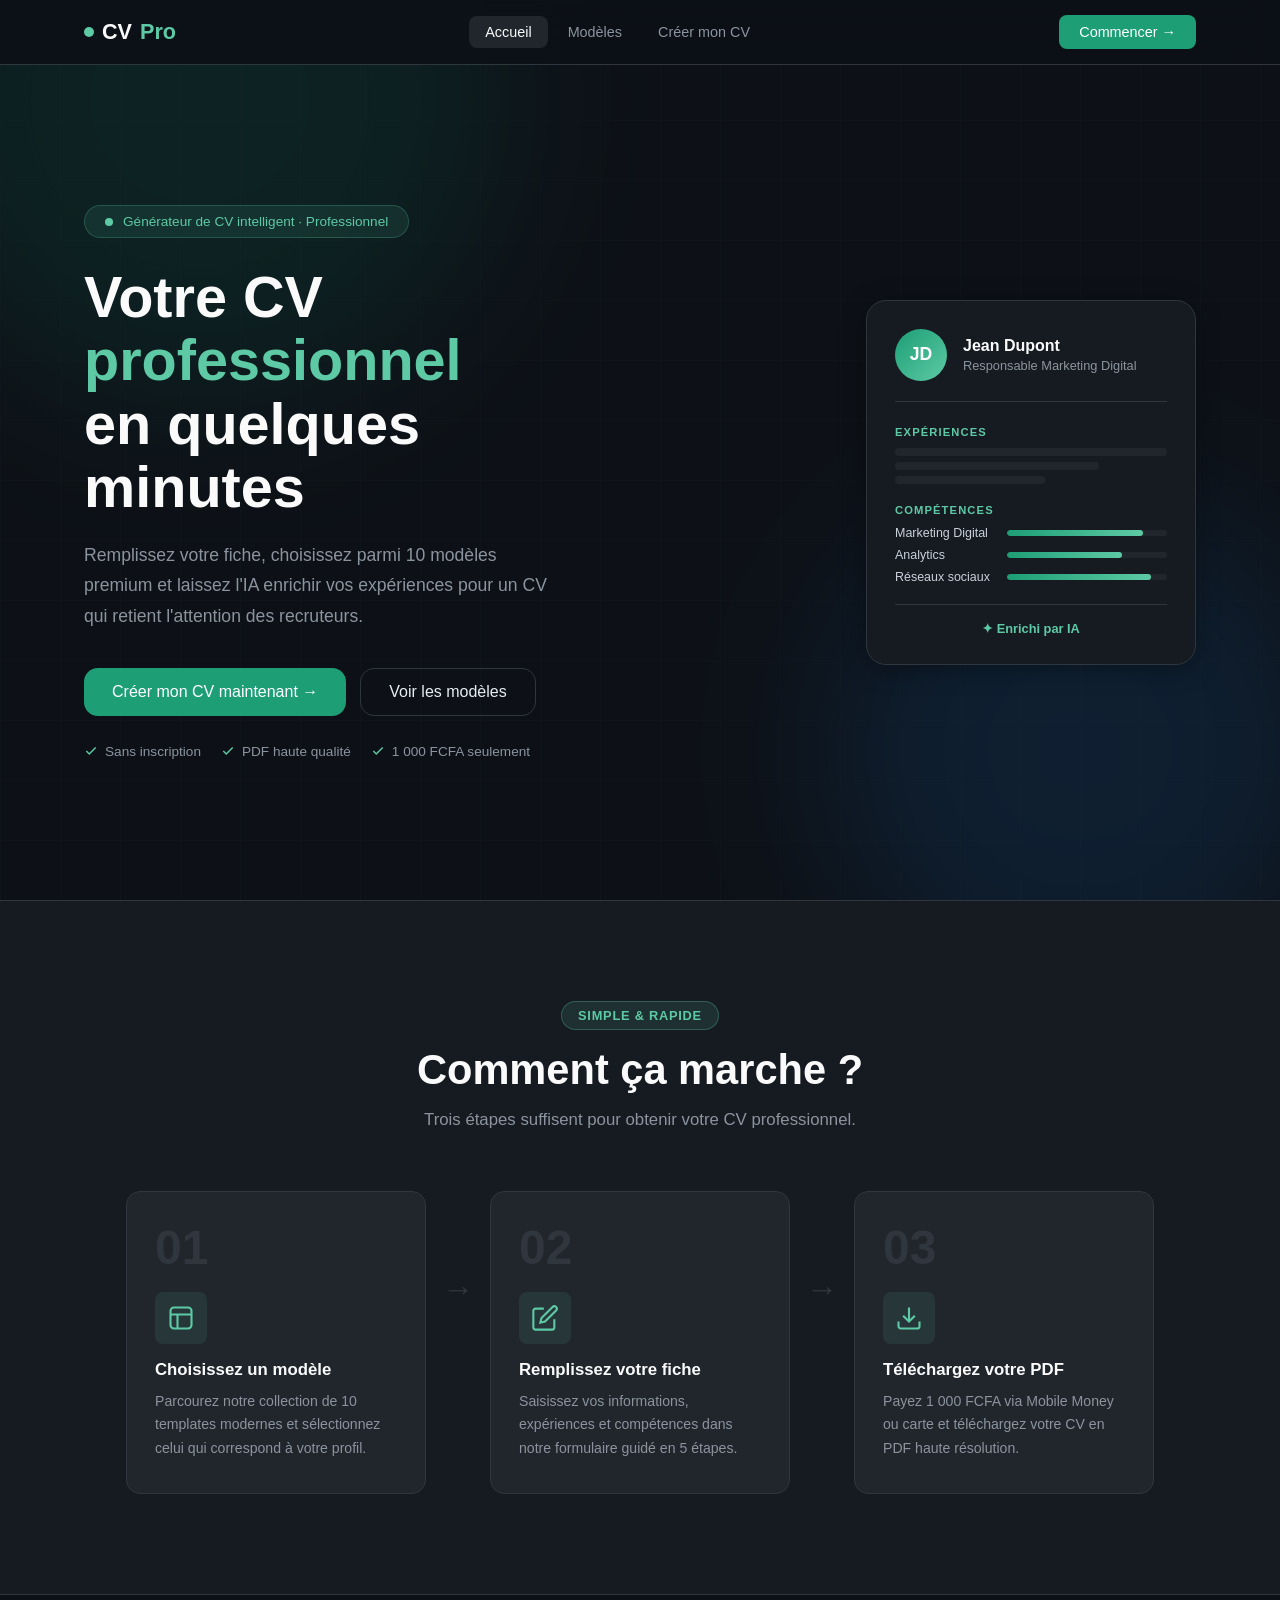
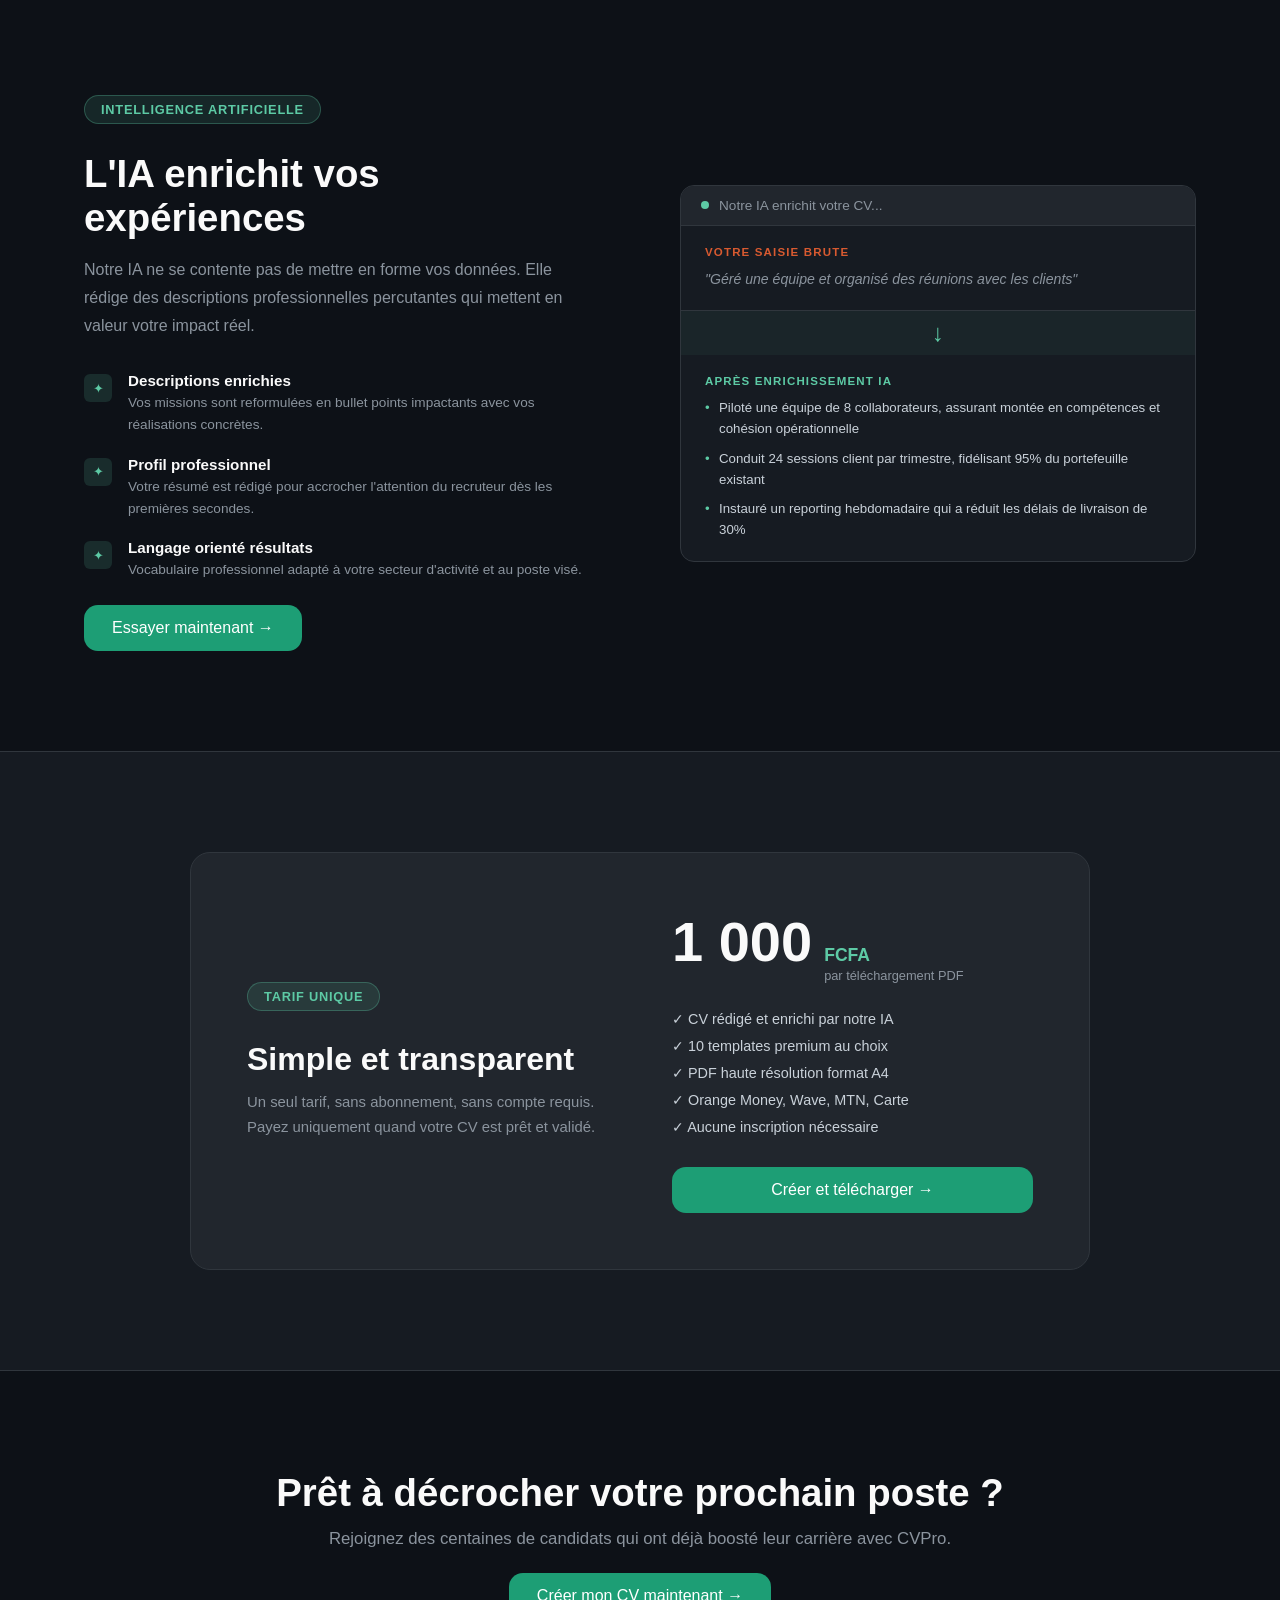
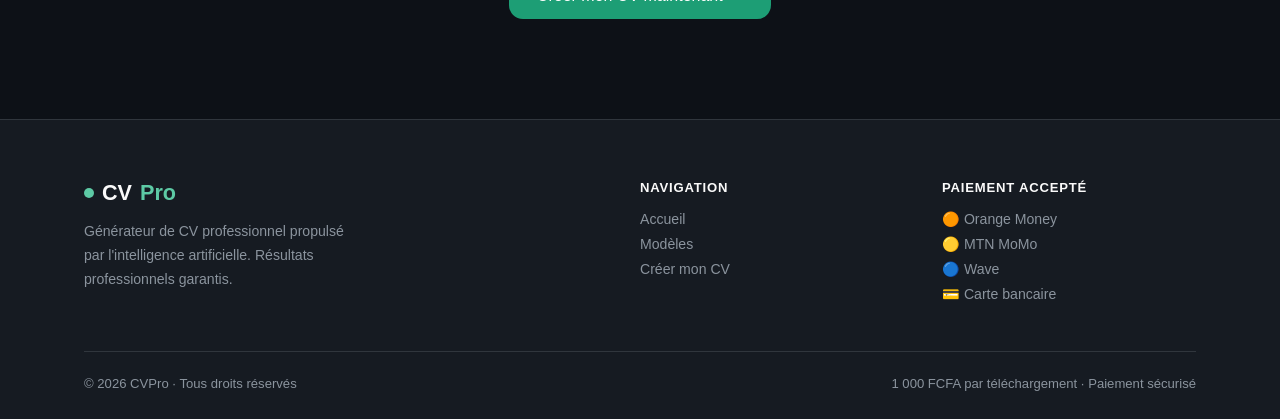
==== index.html @ f8db4a71 "Add files via upload" ====
<!DOCTYPE html>
<html lang="fr">
<head>
  <meta http-equiv="X-Frame-Options" content="DENY">
  <meta http-equiv="X-Content-Type-Options" content="nosniff">
  <meta http-equiv="Referrer-Policy" content="strict-origin-when-cross-origin">
  <meta http-equiv="Permissions-Policy" content="camera=(), microphone=(), geolocation=()">
  <meta http-equiv="Content-Security-Policy" content="default-src 'self'; script-src 'self' 'unsafe-inline' https://cdnjs.cloudflare.com https://fonts.googleapis.com; style-src 'self' 'unsafe-inline' https://fonts.googleapis.com https://fonts.gstatic.com; font-src https://fonts.gstatic.com; img-src 'self' data:; connect-src https://api.anthropic.com;">

<meta charset="UTF-8">
<meta name="viewport" content="width=device-width, initial-scale=1.0">
<title>CVPro — Créez votre CV professionnel avec l'IA</title>
<meta name="description" content="Créez votre CV professionnel en quelques minutes. 10 templates modernes. PDF téléchargeable pour 1000 FCFA.">
<link rel="preconnect" href="https://fonts.googleapis.com">
<link href="https://fonts.googleapis.com/css2?family=Syne:wght@400;600;700;800&family=DM+Sans:ital,opsz,wght@0,9..40,300;0,9..40,400;0,9..40,500;1,9..40,300&display=swap" rel="stylesheet">
<link rel="stylesheet" href="css/main.css">
</head>
<body>

<header class="navbar">
  <div class="nav-inner">
    <a href="index.html" class="logo"><span class="logo-mark"></span>CV<span class="logo-accent">Pro</span></a>
    <nav class="nav-links">
      <a href="index.html" class="nav-link active" data-i18n="nav_home">Accueil</a>
      <a href="templates.html" class="nav-link" data-i18n="nav_templates">Modèles</a>
      <a href="create.html" class="nav-link" data-i18n="nav_create">Créer mon CV</a>
    </nav>
    <div class="nav-cta">
      <a href="create.html" class="btn-cta" data-i18n="nav_start">Commencer →</a>
    </div>


    <div style="display:none"
    </div>
    <button class="nav-burger" onclick="toggleMenu()" aria-label="Menu"><span></span><span></span><span></span></button>
  </div>
  <div class="nav-mobile" id="navMobile">
    <a href="index.html" data-i18n="nav_home">Accueil</a>
    <a href="templates.html" data-i18n="nav_templates">Modèles</a>
    <a href="create.html" data-i18n="nav_create">Créer mon CV</a>
    
  </div>
</header>

<main>
  <section class="hero">
    <div class="hero-bg"><div class="hero-blob blob1"></div><div class="hero-blob blob2"></div><div class="hero-grid"></div></div>
    <div class="container hero-inner">
      <div class="hero-text">
        <div class="hero-badge"><span class="badge-dot"></span data-i18n="hero_badge">Générateur de CV intelligent · Professionnel</div>
        <h1 class="hero-title"><span data-i18n="hero_title_1">Votre CV</span> <em data-i18n="hero_title_em">professionnel</em><br><span data-i18n="hero_title_2">en quelques minutes</span></h1>
        <p class="hero-sub" data-i18n="hero_sub">Remplissez votre fiche, choisissez parmi 10 modèles premium et laissez l'IA enrichir vos expériences pour un CV qui retient l'attention des recruteurs.</p>
        <div class="hero-actions">
          <a href="create.html" class="btn-primary-lg" data-i18n="hero_cta">Créer mon CV maintenant <svg width="18" height="18" viewBox="0 0 24 24" fill="none" stroke="currentColor" stroke-width="2"><path d="M5 12h14M12 5l7 7-7 7"/></svg></a>
          <a href="templates.html" class="btn-secondary-lg" data-i18n="hero_models">Voir les modèles</a>
        </div>
        <div class="hero-trust">
          <span class="trust-item"><svg width="14" height="14" viewBox="0 0 24 24" fill="none" stroke="currentColor" stroke-width="2.5"><polyline points="20 6 9 17 4 12"/></svg data-i18n="hero_trust_1">Sans inscription</span>
          <span class="trust-item"><svg width="14" height="14" viewBox="0 0 24 24" fill="none" stroke="currentColor" stroke-width="2.5"><polyline points="20 6 9 17 4 12"/></svg data-i18n="hero_trust_2">PDF haute qualité</span>
          <span class="trust-item"><svg width="14" height="14" viewBox="0 0 24 24" fill="none" stroke="currentColor" stroke-width="2.5"><polyline points="20 6 9 17 4 12"/></svg data-i18n="hero_trust_3">1 000 FCFA seulement</span>
        </div>
      </div>
      <div class="hero-visual">
        <div class="cv-float">
          <div class="cv-float-header">
            <div class="cv-float-avatar">JD</div>
            <div><div class="cv-float-name">Jean Dupont</div><div class="cv-float-role">Responsable Marketing Digital</div></div>
          </div>
          <div class="cv-float-body">
            <div class="cv-float-section"><div class="cv-float-label">Expériences</div><div class="cv-float-line long"></div><div class="cv-float-line medium"></div><div class="cv-float-line short"></div></div>
            <div class="cv-float-section">
              <div class="cv-float-label">Compétences</div>
              <div class="cv-float-skill"><span>Marketing Digital</span><div class="skill-bar" style="--w:85%"></div></div>
              <div class="cv-float-skill"><span>Analytics</span><div class="skill-bar" style="--w:72%"></div></div>
              <div class="cv-float-skill"><span>Réseaux sociaux</span><div class="skill-bar" style="--w:90%"></div></div>
            </div>
          </div>
          <div class="cv-float-badge">✦ Enrichi par IA</div>
        </div>
      </div>
    </div>
  </section>

  <section class="how-section">
    <div class="container">
      <div class="section-header">
        <span class="section-tag">Simple & Rapide</span>
        <h2 data-i18n="how_title">Comment ça marche ?</h2>
        <p data-i18n="how_sub">Trois étapes suffisent pour obtenir votre CV professionnel.</p>
      </div>
      <div class="steps-grid">
        <div class="step-card">
          <div class="step-num">01</div>
          <div class="step-icon"><svg width="28" height="28" viewBox="0 0 24 24" fill="none" stroke="currentColor" stroke-width="1.8"><rect x="3" y="3" width="18" height="18" rx="3"/><path d="M3 9h18M9 21V9"/></svg></div>
          <h3 data-i18n="step1_title">Choisissez un modèle</h3>
          <p>Parcourez notre collection de 10 templates modernes et sélectionnez celui qui correspond à votre profil.</p>
        </div>
        <div class="step-arrow">→</div>
        <div class="step-card">
          <div class="step-num">02</div>
          <div class="step-icon"><svg width="28" height="28" viewBox="0 0 24 24" fill="none" stroke="currentColor" stroke-width="1.8"><path d="M11 4H4a2 2 0 0 0-2 2v14a2 2 0 0 0 2 2h14a2 2 0 0 0 2-2v-7"/><path d="M18.5 2.5a2.121 2.121 0 0 1 3 3L12 15l-4 1 1-4 9.5-9.5z"/></svg></div>
          <h3>Remplissez votre fiche</h3>
          <p>Saisissez vos informations, expériences et compétences dans notre formulaire guidé en 5 étapes.</p>
        </div>
        <div class="step-arrow">→</div>
        <div class="step-card">
          <div class="step-num">03</div>
          <div class="step-icon"><svg width="28" height="28" viewBox="0 0 24 24" fill="none" stroke="currentColor" stroke-width="1.8"><path d="M21 15v4a2 2 0 0 1-2 2H5a2 2 0 0 1-2-2v-4"/><polyline points="7 10 12 15 17 10"/><line x1="12" y1="15" x2="12" y2="3"/></svg></div>
          <h3>Téléchargez votre PDF</h3>
          <p>Payez 1 000 FCFA via Mobile Money ou carte et téléchargez votre CV en PDF haute résolution.</p>
        </div>
      </div>
    </div>
  </section>

  <section class="features-section">
    <div class="container">
      <div class="features-grid">
        <div class="features-content">
          <span class="section-tag" data-i18n="feat_tag">Intelligence Artificielle</span>
          <h2 data-i18n="feat_title">L'IA enrichit vos expériences</h2>
          <p class="features-lead">Notre IA ne se contente pas de mettre en forme vos données. Elle rédige des descriptions professionnelles percutantes qui mettent en valeur votre impact réel.</p>
          <ul class="features-list">
            <li><div class="feat-icon">✦</div><div><strong>Descriptions enrichies</strong><span>Vos missions sont reformulées en bullet points impactants avec vos réalisations concrètes.</span></div></li>
            <li><div class="feat-icon">✦</div><div><strong>Profil professionnel</strong><span>Votre résumé est rédigé pour accrocher l'attention du recruteur dès les premières secondes.</span></div></li>
            <li><div class="feat-icon">✦</div><div><strong>Langage orienté résultats</strong><span>Vocabulaire professionnel adapté à votre secteur d'activité et au poste visé.</span></div></li>
          </ul>
          <a href="create.html" class="btn-primary-lg" style="display:inline-flex;margin-top:24px" data-i18n="feat_cta">Essayer maintenant →</a>
        </div>
        <div class="features-visual">
          <div class="ai-card">
            <div class="ai-card-header"><div class="ai-dot"></div><span>Notre IA enrichit votre CV...</span></div>
            <div class="ai-before"><div class="ai-label" data-i18n="ai_label_before">Votre saisie brute</div><p>"Géré une équipe et organisé des réunions avec les clients"</p></div>
            <div class="ai-arrow">↓</div>
            <div class="ai-after">
              <div class="ai-label" data-i18n="ai_label_after">Après enrichissement IA</div>
              <ul>
                <li>Piloté une équipe de 8 collaborateurs, assurant montée en compétences et cohésion opérationnelle</li>
                <li>Conduit 24 sessions client par trimestre, fidélisant 95% du portefeuille existant</li>
                <li>Instauré un reporting hebdomadaire qui a réduit les délais de livraison de 30%</li>
              </ul>
            </div>
          </div>
        </div>
      </div>
    </div>
  </section>

  <section class="pricing-section">
    <div class="container">
      <div class="pricing-card">
        <div class="pricing-left">
          <span class="section-tag" data-i18n="price_tag">Tarif unique</span>
          <h2 data-i18n="price_title">Simple et transparent</h2>
          <p>Un seul tarif, sans abonnement, sans compte requis. Payez uniquement quand votre CV est prêt et validé.</p>
        </div>
        <div class="pricing-right">
          <div class="price-display"><span class="price-amount">1 000</span><div class="price-info"><span class="price-currency">FCFA</span><span class="price-period">par téléchargement PDF</span></div></div>
          <ul class="price-features">
            <li>✓ CV rédigé et enrichi par notre IA</li>
            <li>✓ 10 templates premium au choix</li>
            <li>✓ PDF haute résolution format A4</li>
            <li>✓ Orange Money, Wave, MTN, Carte</li>
            <li>✓ Aucune inscription nécessaire</li>
          </ul>
          <a href="create.html" class="btn-primary-lg" style="width:100%;justify-content:center;display:flex" data-i18n="price_cta">Créer et télécharger →</a>
        </div>
      </div>
    </div>
  </section>

  <section class="cta-section">
    <div class="container" style="text-align:center">
      <h2>Prêt à décrocher votre prochain poste ?</h2>
      <p>Rejoignez des centaines de candidats qui ont déjà boosté leur carrière avec CVPro.</p>
      <a href="create.html" class="btn-primary-lg" style="display:inline-flex;margin-top:24px">Créer mon CV maintenant →</a>
    </div>
  </section>
</main>

<footer class="footer">
  <div class="container">
    <div class="footer-grid">
      <div class="footer-brand">
        <div class="logo"><span class="logo-mark"></span>CV<span class="logo-accent">Pro</span></div>
        <p>Générateur de CV professionnel propulsé par l'intelligence artificielle. Résultats professionnels garantis.</p>
      </div>
      <div class="footer-links"><h4>Navigation</h4><a href="index.html" data-i18n="nav_home">Accueil</a><a href="templates.html" data-i18n="nav_templates">Modèles</a><a href="create.html" data-i18n="nav_create">Créer mon CV</a></div>
      <div class="footer-links"><h4>Paiement accepté</h4><span>🟠 Orange Money</span><span>🟡 MTN MoMo</span><span>🔵 Wave</span><span>💳 Carte bancaire</span></div>
    </div>
    <div class="footer-bottom"><span data-i18n="footer_copy">© 2026 CVPro · Tous droits réservés</span><span data-i18n="footer_price">1 000 FCFA par téléchargement · Paiement sécurisé</span></div>
  </div>
</footer>

<script src="js/i18n.js"></script>
<script src="js/main.js"></script>
</body>
</html>
---- css/main.css ----
/* ===== CVPro — Feuille de style principale ===== */
*,*::before,*::after{margin:0;padding:0;box-sizing:border-box}

:root{
  --teal:#0F6E56;--teal-mid:#1D9E75;--teal-light:#5DCAA5;--teal-bg:#E1F5EE;
  --dark:#0D1117;--dark2:#161B22;--dark3:#21262D;
  --white:#FAFAFA;--muted:#8B949E;--border:#30363D;
  --gold:#EF9F27;--coral:#D85A30;
  --text:#E6EDF3;--text2:#C9D1D9;
  --radius:14px;--radius-sm:8px;--radius-lg:20px;
  --shadow:0 4px 24px rgba(0,0,0,.35);
  --font-head:'Syne',sans-serif;
  --font-body:'DM Sans',sans-serif;
}

html{font-family:var(--font-body);background:var(--dark);color:var(--text);scroll-behavior:smooth;-webkit-font-smoothing:antialiased}
body{min-height:100vh;overflow-x:hidden}
h1,h2,h3,h4{font-family:var(--font-head)}
a{text-decoration:none;color:inherit}
.container{max-width:1160px;margin:0 auto;padding:0 24px}

/* ===== NAVBAR ===== */
.navbar{position:fixed;top:0;left:0;right:0;z-index:100;background:rgba(13,17,23,.92);backdrop-filter:blur(20px);border-bottom:1px solid var(--border)}
.nav-inner{display:flex;align-items:center;justify-content:space-between;height:64px;max-width:1160px;margin:0 auto;padding:0 24px}
.logo{font-family:var(--font-head);font-weight:800;font-size:1.35rem;color:var(--white);display:flex;align-items:center;gap:8px}
.logo-mark{width:10px;height:10px;background:var(--teal-light);border-radius:50%;display:inline-block;flex-shrink:0}
.logo-accent{color:var(--teal-light)}
.nav-links{display:flex;gap:4px}
.nav-link{padding:8px 16px;border-radius:var(--radius-sm);color:var(--muted);font-size:.9rem;transition:all .2s}
.nav-link:hover{background:var(--dark3);color:var(--text)}
.nav-link.active{background:var(--dark3);color:var(--white);font-weight:500}
.nav-cta{display:flex;align-items:center;gap:10px}
.btn-ghost{padding:8px 16px;border-radius:var(--radius-sm);color:var(--muted);font-size:.9rem;transition:all .2s}
.btn-ghost:hover{color:var(--text)}
.btn-cta{background:var(--teal-mid);color:#fff;padding:9px 20px;border-radius:var(--radius-sm);font-size:.9rem;font-weight:500;transition:all .2s}
.btn-cta:hover{background:var(--teal)}
.nav-burger{display:none;flex-direction:column;gap:5px;background:none;border:none;cursor:pointer;padding:4px}
.nav-burger span{width:22px;height:2px;background:var(--text);border-radius:2px}
.nav-mobile{display:none;padding:12px 24px 20px;border-top:1px solid var(--border);background:var(--dark2)}
.nav-mobile a{display:block;padding:11px 0;color:var(--text2);border-bottom:1px solid var(--border);font-size:.95rem}
.nav-mobile.open{display:block}

/* ===== BUTTONS ===== */
.btn-primary-lg{display:inline-flex;align-items:center;gap:10px;background:var(--teal-mid);color:#fff;padding:14px 28px;border-radius:var(--radius);font-size:1rem;font-weight:500;border:none;cursor:pointer;transition:all .25s;font-family:var(--font-body)}
.btn-primary-lg:hover{background:var(--teal);transform:translateY(-2px);box-shadow:0 10px 30px rgba(15,110,86,.35)}
.btn-secondary-lg{display:inline-flex;align-items:center;gap:8px;background:transparent;color:var(--text);padding:14px 28px;border-radius:var(--radius);font-size:1rem;border:1px solid var(--border);cursor:pointer;transition:all .2s;font-family:var(--font-body)}
.btn-secondary-lg:hover{border-color:var(--muted);background:var(--dark3)}

/* ===== SECTIONS ===== */
.section-header{text-align:center;margin-bottom:56px}
.section-tag{display:inline-block;background:rgba(93,202,165,.12);border:1px solid rgba(93,202,165,.3);color:var(--teal-light);padding:6px 16px;border-radius:20px;font-size:.8rem;font-weight:600;letter-spacing:.06em;text-transform:uppercase;margin-bottom:16px}
.section-header h2{font-size:clamp(1.8rem,3.5vw,2.6rem);font-weight:700;color:var(--white);margin-bottom:12px}
.section-header p{color:var(--muted);font-size:1.05rem;max-width:520px;margin:0 auto;line-height:1.7}

/* ===== HERO ===== */
.hero{padding-top:64px;min-height:100vh;display:flex;align-items:center;position:relative;overflow:hidden}
.hero-bg{position:absolute;inset:0;pointer-events:none}
.hero-blob{position:absolute;border-radius:50%;filter:blur(80px);opacity:.18}
.blob1{width:600px;height:600px;background:var(--teal);top:-200px;left:-100px}
.blob2{width:500px;height:500px;background:#185FA5;bottom:-100px;right:-50px}
.hero-grid{position:absolute;inset:0;background-image:linear-gradient(var(--border) 1px,transparent 1px),linear-gradient(90deg,var(--border) 1px,transparent 1px);background-size:60px 60px;opacity:.08}
.hero-inner{display:grid;grid-template-columns:1fr 1fr;gap:60px;align-items:center;padding-top:60px;padding-bottom:60px;position:relative;z-index:1}
.hero-badge{display:inline-flex;align-items:center;gap:10px;background:rgba(93,202,165,.1);border:1px solid rgba(93,202,165,.25);color:var(--teal-light);padding:8px 20px;border-radius:30px;font-size:.85rem;font-weight:500;margin-bottom:28px}
.badge-dot{width:8px;height:8px;background:var(--teal-light);border-radius:50%;animation:pulse 2s infinite;flex-shrink:0}
@keyframes pulse{0%,100%{opacity:1}50%{opacity:.4}}
.hero-title{font-size:clamp(2.2rem,5vw,3.6rem);font-weight:800;line-height:1.1;color:var(--white);margin-bottom:20px}
.hero-title em{color:var(--teal-light);font-style:normal}
.hero-sub{font-size:1.1rem;color:var(--muted);line-height:1.75;margin-bottom:36px;max-width:480px}
.hero-actions{display:flex;gap:14px;flex-wrap:wrap;margin-bottom:28px}
.hero-trust{display:flex;gap:20px;flex-wrap:wrap}
.trust-item{display:flex;align-items:center;gap:7px;font-size:.85rem;color:var(--muted)}
.trust-item svg{color:var(--teal-light);flex-shrink:0}
.hero-visual{display:flex;justify-content:flex-end;align-items:center}
.cv-float{background:var(--dark2);border:1px solid var(--border);border-radius:var(--radius-lg);padding:28px;width:330px;box-shadow:var(--shadow);animation:float 4s ease-in-out infinite}
@keyframes float{0%,100%{transform:translateY(0)}50%{transform:translateY(-12px)}}
.cv-float-header{display:flex;align-items:center;gap:16px;margin-bottom:24px;padding-bottom:20px;border-bottom:1px solid var(--border)}
.cv-float-avatar{width:52px;height:52px;border-radius:50%;background:linear-gradient(135deg,var(--teal-mid),var(--teal-light));display:flex;align-items:center;justify-content:center;font-weight:700;font-size:1.1rem;color:#fff;flex-shrink:0}
.cv-float-name{font-family:var(--font-head);font-weight:700;font-size:1rem;color:var(--white);margin-bottom:3px}
.cv-float-role{font-size:.8rem;color:var(--muted)}
.cv-float-label{font-size:.7rem;font-weight:700;letter-spacing:.1em;text-transform:uppercase;color:var(--teal-light);margin-bottom:10px}
.cv-float-line{height:8px;border-radius:4px;background:var(--dark3);margin-bottom:6px}
.cv-float-line.long{width:100%}
.cv-float-line.medium{width:75%}
.cv-float-line.short{width:55%}
.cv-float-section{margin-bottom:20px}
.cv-float-skill{display:flex;align-items:center;justify-content:space-between;gap:12px;margin-bottom:8px}
.cv-float-skill span{font-size:.78rem;color:var(--text2);min-width:100px}
.skill-bar{flex:1;height:6px;background:var(--dark3);border-radius:3px;overflow:hidden;position:relative}
.skill-bar::after{content:'';position:absolute;left:0;top:0;bottom:0;width:var(--w);background:linear-gradient(90deg,var(--teal-mid),var(--teal-light));border-radius:3px}
.cv-float-badge{margin-top:20px;text-align:center;font-size:.8rem;color:var(--teal-light);font-weight:600;padding-top:16px;border-top:1px solid var(--border)}

/* ===== HOW SECTION ===== */
.how-section{padding:100px 0;background:var(--dark2);border-top:1px solid var(--border);border-bottom:1px solid var(--border)}
.steps-grid{display:flex;align-items:flex-start;justify-content:center;gap:0}
.step-card{flex:1;max-width:300px;background:var(--dark3);border:1px solid var(--border);border-radius:var(--radius);padding:32px 28px;transition:all .3s}
.step-card:hover{border-color:var(--teal-light);transform:translateY(-4px)}
.step-num{font-family:var(--font-head);font-size:3rem;font-weight:800;color:var(--border);line-height:1;margin-bottom:20px}
.step-icon{width:52px;height:52px;background:rgba(93,202,165,.1);border-radius:var(--radius-sm);display:flex;align-items:center;justify-content:center;color:var(--teal-light);margin-bottom:16px}
.step-card h3{font-size:1.05rem;font-weight:700;color:var(--white);margin-bottom:10px}
.step-card p{font-size:.88rem;color:var(--muted);line-height:1.7}
.step-arrow{font-size:2rem;color:var(--border);margin-top:80px;padding:0 16px;flex-shrink:0}

/* ===== FEATURES ===== */
.features-section{padding:100px 0}
.features-grid{display:grid;grid-template-columns:1fr 1fr;gap:80px;align-items:center}
.features-content h2{font-size:clamp(1.8rem,3vw,2.4rem);font-weight:700;color:var(--white);margin:12px 0 16px}
.features-lead{font-size:1rem;color:var(--muted);line-height:1.75;margin-bottom:32px}
.features-list{list-style:none;display:flex;flex-direction:column;gap:20px}
.features-list li{display:flex;gap:16px;align-items:flex-start}
.feat-icon{width:28px;height:28px;background:rgba(93,202,165,.15);color:var(--teal-light);border-radius:6px;display:flex;align-items:center;justify-content:center;font-size:.8rem;flex-shrink:0;margin-top:2px}
.features-list strong{display:block;color:var(--white);font-size:.95rem;margin-bottom:3px}
.features-list span{font-size:.85rem;color:var(--muted);line-height:1.6}
.ai-card{background:var(--dark2);border:1px solid var(--border);border-radius:var(--radius);overflow:hidden}
.ai-card-header{background:var(--dark3);padding:12px 20px;display:flex;align-items:center;gap:10px;border-bottom:1px solid var(--border)}
.ai-dot{width:8px;height:8px;background:var(--teal-light);border-radius:50%;animation:pulse 2s infinite;flex-shrink:0}
.ai-card-header span{font-size:.85rem;color:var(--muted)}
.ai-before,.ai-after{padding:20px 24px}
.ai-before{border-bottom:1px solid var(--border)}
.ai-label{font-size:.72rem;font-weight:700;letter-spacing:.1em;text-transform:uppercase;margin-bottom:10px}
.ai-before .ai-label{color:var(--coral)}
.ai-after .ai-label{color:var(--teal-light)}
.ai-before p{font-size:.88rem;color:var(--muted);font-style:italic;line-height:1.6}
.ai-after ul{list-style:none;display:flex;flex-direction:column;gap:8px}
.ai-after ul li{font-size:.83rem;color:var(--text2);line-height:1.6;padding-left:14px;position:relative}
.ai-after ul li::before{content:'•';position:absolute;left:0;color:var(--teal-light)}
.ai-arrow{text-align:center;font-size:1.5rem;color:var(--teal-light);padding:8px 0;background:rgba(93,202,165,.05)}

/* ===== PRICING ===== */
.pricing-section{padding:100px 0;background:var(--dark2);border-top:1px solid var(--border);border-bottom:1px solid var(--border)}
.pricing-card{background:var(--dark3);border:1px solid var(--border);border-radius:var(--radius-lg);padding:56px;display:grid;grid-template-columns:1fr 1fr;gap:64px;align-items:center;max-width:900px;margin:0 auto}
.pricing-left h2{font-size:2rem;font-weight:700;color:var(--white);margin:14px 0 12px}
.pricing-left p{color:var(--muted);line-height:1.7;font-size:.93rem}
.price-display{display:flex;align-items:baseline;gap:12px;margin-bottom:28px}
.price-amount{font-family:var(--font-head);font-size:3.5rem;font-weight:800;color:var(--white)}
.price-info{display:flex;flex-direction:column;gap:2px}
.price-currency{font-weight:700;color:var(--teal-light);font-size:1.1rem}
.price-period{font-size:.8rem;color:var(--muted)}
.price-features{list-style:none;display:flex;flex-direction:column;gap:11px;margin-bottom:32px}
.price-features li{font-size:.9rem;color:var(--text2)}

/* ===== CTA ===== */
.cta-section{padding:100px 0}
.cta-section h2{font-size:clamp(1.8rem,3vw,2.4rem);font-weight:700;color:var(--white);margin-bottom:14px}
.cta-section p{color:var(--muted);font-size:1.05rem}

/* ===== FOOTER ===== */
.footer{background:var(--dark2);border-top:1px solid var(--border);padding:60px 0 28px}
.footer-grid{display:grid;grid-template-columns:2fr 1fr 1fr;gap:48px;margin-bottom:40px}
.footer-brand p{font-size:.88rem;color:var(--muted);line-height:1.7;margin-top:14px;max-width:280px}
.footer-links h4{font-family:var(--font-head);font-size:.82rem;font-weight:600;color:var(--white);margin-bottom:16px;letter-spacing:.06em;text-transform:uppercase}
.footer-links a,.footer-links span{display:block;font-size:.88rem;color:var(--muted);margin-bottom:9px;transition:color .2s}
.footer-links a:hover{color:var(--teal-light)}
.footer-bottom{display:flex;justify-content:space-between;align-items:center;border-top:1px solid var(--border);padding-top:24px;font-size:.82rem;color:var(--muted)}

/* ===== PAGE HEADER ===== */
.page-hero{padding:100px 0 52px;text-align:center;background:var(--dark2);border-bottom:1px solid var(--border)}
.page-hero h1{font-size:clamp(2rem,4vw,2.8rem);font-weight:800;color:var(--white);margin-bottom:12px}
.page-hero p{color:var(--muted);font-size:1.05rem;max-width:520px;margin:0 auto}

/* ===== TEMPLATES PAGE ===== */
.templates-section{padding:60px 0 100px}
.templates-grid{display:grid;grid-template-columns:repeat(auto-fill,minmax(230px,1fr));gap:24px}
.template-card{background:var(--dark2);border:2px solid var(--border);border-radius:var(--radius);overflow:hidden;cursor:pointer;transition:all .25s;position:relative}
.template-card:hover{border-color:var(--teal-light);transform:translateY(-4px)}
.template-card.selected{border-color:var(--teal-light);box-shadow:0 0 0 4px rgba(93,202,165,.15)}
.template-preview{height:180px;display:flex;align-items:center;justify-content:center;font-size:3rem;position:relative}
.tpl-badge{position:absolute;top:12px;right:12px;background:var(--gold);color:#1a1a1a;font-size:.72rem;font-weight:700;padding:4px 10px;border-radius:20px}
.tpl-check{position:absolute;top:12px;left:12px;width:28px;height:28px;background:var(--teal-light);border-radius:50%;display:none;align-items:center;justify-content:center;color:#fff;font-size:14px;font-weight:700}
.template-card.selected .tpl-check{display:flex}
.template-info{padding:16px 18px}
.template-name{font-family:var(--font-head);font-weight:600;font-size:1rem;color:var(--white);margin-bottom:4px}
.template-desc{font-size:.8rem;color:var(--muted);line-height:1.5}
.templates-cta{text-align:center;margin-top:48px;padding-top:40px;border-top:1px solid var(--border)}

/* ===== CREATE PAGE — WIZARD ===== */
.create-page{padding-top:64px}
.create-layout{display:grid;grid-template-columns:260px 1fr;min-height:calc(100vh - 64px)}
.wizard-sidebar{background:var(--dark2);border-right:1px solid var(--border);padding:28px 20px;position:sticky;top:64px;height:calc(100vh - 64px);overflow-y:auto}
.wizard-sidebar h3{font-size:.75rem;font-weight:700;letter-spacing:.1em;text-transform:uppercase;color:var(--muted);margin-bottom:16px}
.sidebar-steps{display:flex;flex-direction:column;gap:4px}
.sidebar-step{display:flex;align-items:center;gap:12px;padding:11px 12px;border-radius:var(--radius-sm);transition:all .2s}
.sidebar-step.active{background:rgba(93,202,165,.08)}
.step-circle{width:26px;height:26px;border-radius:50%;border:2px solid var(--border);display:flex;align-items:center;justify-content:center;font-size:.78rem;font-weight:600;color:var(--muted);flex-shrink:0}
.sidebar-step.active .step-circle{border-color:var(--teal-light);color:var(--teal-light)}
.sidebar-step.done .step-circle{border-color:var(--teal-mid);background:var(--teal-mid);color:#fff;font-size:.8rem}
.step-label-text{font-size:.88rem;color:var(--muted)}
.sidebar-step.active .step-label-text{color:var(--white);font-weight:500}
.sidebar-step.done .step-label-text{color:var(--text2)}
.sidebar-tpl-box{margin-top:28px;padding-top:24px;border-top:1px solid var(--border)}
.sidebar-tpl-box .mini-label{font-size:.72rem;text-transform:uppercase;letter-spacing:.08em;color:var(--muted);margin-bottom:8px}
.tpl-mini-card{display:flex;align-items:center;gap:12px;background:var(--dark3);border:1px solid var(--border);padding:10px 12px;border-radius:var(--radius-sm)}
.tpl-mini-thumb{width:32px;height:32px;border-radius:6px;display:flex;align-items:center;justify-content:center;font-size:1.1rem}
.tpl-mini-name{font-size:.85rem;color:var(--text2)}
.wizard-main{padding:40px 52px;overflow-y:auto}
.form-step{display:none}
.form-step.active{display:block}
.form-step-hdr{margin-bottom:32px}
.form-step-hdr h2{font-size:1.4rem;font-weight:700;color:var(--white);margin-bottom:6px}
.form-step-hdr p{color:var(--muted);font-size:.92rem}
.form-row{display:grid;grid-template-columns:1fr 1fr;gap:18px}
.form-group{margin-bottom:22px}
.form-label{display:block;font-size:.83rem;font-weight:500;color:var(--text2);margin-bottom:8px}
.form-input,.form-select,.form-textarea{width:100%;background:var(--dark3);border:1px solid var(--border);border-radius:var(--radius-sm);color:var(--text);font-family:var(--font-body);font-size:.94rem;padding:12px 14px;transition:border .2s;outline:none}
.form-input:focus,.form-select:focus,.form-textarea:focus{border-color:var(--teal-light)}
.form-input::placeholder,.form-textarea::placeholder{color:#4a4a4a}
.form-textarea{min-height:90px;resize:vertical;line-height:1.65}
.form-select option{background:var(--dark3)}
.block-entry{background:var(--dark3);border:1px solid var(--border);border-radius:var(--radius-sm);padding:20px;margin-bottom:14px;position:relative}
.block-remove{position:absolute;top:14px;right:14px;background:none;border:none;color:var(--muted);cursor:pointer;font-size:1.2rem;line-height:1;transition:color .2s}
.block-remove:hover{color:var(--coral)}
.btn-add-block{display:flex;align-items:center;justify-content:center;gap:8px;width:100%;background:transparent;border:2px dashed var(--border);color:var(--muted);padding:12px;border-radius:var(--radius-sm);cursor:pointer;font-family:var(--font-body);font-size:.88rem;margin-bottom:20px;transition:all .2s}
.btn-add-block:hover{border-color:var(--teal-light);color:var(--teal-light)}
.skill-row{display:flex;align-items:center;gap:12px;background:var(--dark3);border:1px solid var(--border);padding:11px 14px;border-radius:var(--radius-sm);margin-bottom:10px}
.skill-row input{flex:1;background:transparent;border:none;color:var(--text);font-family:var(--font-body);font-size:.9rem;outline:none}
.skill-row input::placeholder{color:#4a4a4a}
.stars-row{display:flex;gap:5px}
.star-dot{width:18px;height:18px;border-radius:50%;border:2px solid var(--border);cursor:pointer;transition:all .15s;flex-shrink:0}
.star-dot.on{background:var(--teal-light);border-color:var(--teal-light)}
.skill-del{background:none;border:none;color:var(--muted);cursor:pointer;font-size:1.1rem}
.form-nav-btns{display:flex;justify-content:space-between;align-items:center;margin-top:40px;padding-top:28px;border-top:1px solid var(--border)}
.btn-prev-step{background:transparent;border:1px solid var(--border);color:var(--muted);padding:12px 24px;border-radius:var(--radius);font-family:var(--font-body);cursor:pointer;transition:all .2s;font-size:.93rem}
.btn-prev-step:hover{border-color:var(--muted);color:var(--text)}
.btn-next-step{background:var(--teal-mid);color:#fff;border:none;padding:12px 32px;border-radius:var(--radius);font-family:var(--font-body);font-size:.93rem;font-weight:500;cursor:pointer;transition:all .2s}
.btn-next-step:hover{background:var(--teal)}
.btn-gen{background:linear-gradient(135deg,var(--teal-mid),var(--teal-light));color:#fff;border:none;padding:14px 36px;border-radius:var(--radius);font-family:var(--font-body);font-size:1rem;font-weight:600;cursor:pointer;display:flex;align-items:center;gap:10px;transition:all .25s}
.btn-gen:hover{transform:translateY(-2px);box-shadow:0 10px 32px rgba(15,110,86,.4)}
.recap-box{background:var(--dark3);border:1px solid var(--border);border-radius:var(--radius);padding:24px;margin-bottom:28px}
.recap-row{display:flex;justify-content:space-between;padding:10px 0;border-bottom:1px solid rgba(48,54,61,.5);font-size:.9rem}
.recap-row:last-child{border-bottom:none}
.recap-row .rl{color:var(--muted)}
.recap-row .rv{color:var(--white);font-weight:500}
.gen-overlay{display:none;background:var(--dark2);border:1px solid var(--border);border-radius:var(--radius);padding:48px 32px;text-align:center}
.gen-overlay.active{display:block}
.spinner{width:48px;height:48px;border:3px solid var(--border);border-top-color:var(--teal-light);border-radius:50%;animation:spin 1s linear infinite;margin:0 auto 24px}
@keyframes spin{to{transform:rotate(360deg)}}
.gen-steps-list{list-style:none;max-width:340px;margin:24px auto 0;text-align:left}
.gs-item{display:flex;align-items:center;gap:12px;padding:8px 0;font-size:.87rem;color:var(--muted)}
.gs-item.active{color:var(--teal-light);font-weight:500}
.gs-item.done{color:var(--teal-mid)}
.gs-num{width:22px;height:22px;border-radius:50%;background:var(--dark3);border:2px solid var(--border);font-size:.7rem;display:flex;align-items:center;justify-content:center;flex-shrink:0}
.gs-item.active .gs-num{border-color:var(--teal-light)}
.gs-item.done .gs-num{border-color:var(--teal-mid);background:rgba(29,158,117,.2);color:var(--teal-light)}

/* ===== PREVIEW PAGE ===== */
.preview-page{padding-top:64px}
.preview-toolbar{background:var(--dark2);border-bottom:1px solid var(--border);padding:16px 24px;display:flex;align-items:center;gap:16px;position:sticky;top:64px;z-index:50}
.preview-toolbar .pt-title{font-family:var(--font-head);font-weight:600;color:var(--white);flex:1;font-size:1rem}
.btn-dl{background:var(--gold);color:#1a1a1a;border:none;padding:12px 24px;border-radius:var(--radius);font-family:var(--font-body);font-size:.9rem;font-weight:700;cursor:pointer;transition:all .2s;display:flex;align-items:center;gap:8px}
.btn-dl:hover{transform:translateY(-1px);box-shadow:0 6px 20px rgba(239,159,39,.35)}
.btn-back-edit{background:transparent;border:1px solid var(--border);color:var(--text2);padding:12px 20px;border-radius:var(--radius);font-family:var(--font-body);cursor:pointer;transition:all .2s;font-size:.9rem}
.btn-back-edit:hover{border-color:var(--muted)}
.preview-canvas{background:#777;min-height:calc(100vh - 130px);padding:40px 24px;display:flex;justify-content:center;align-items:flex-start}
.cv-paper{background:#fff;width:794px;min-height:1123px;box-shadow:0 20px 80px rgba(0,0,0,.5)}

/* ===== PAYMENT MODAL ===== */
.modal-overlay{display:none;position:fixed;inset:0;background:rgba(0,0,0,.75);backdrop-filter:blur(12px);z-index:200;align-items:center;justify-content:center}
.modal-overlay.active{display:flex}
.modal-box{background:var(--dark2);border:1px solid var(--border);border-radius:var(--radius-lg);padding:40px;max-width:460px;width:92%;text-align:center;position:relative;max-height:90vh;overflow-y:auto}
.modal-close{position:absolute;top:16px;right:18px;background:none;border:none;color:var(--muted);font-size:1.5rem;cursor:pointer}
.modal-close:hover{color:var(--text)}
.modal-icon{font-size:3.5rem;margin-bottom:14px;display:block}
.modal-box h2{font-size:1.5rem;font-weight:700;color:var(--white);margin-bottom:10px}
.modal-box > p{color:var(--muted);font-size:.92rem;line-height:1.65;margin-bottom:22px}
.price-block{background:rgba(93,202,165,.08);border:1px solid rgba(93,202,165,.2);border-radius:var(--radius);padding:18px;margin-bottom:24px}
.price-big{font-family:var(--font-head);font-size:2.6rem;font-weight:800;color:var(--white)}
.price-sub{font-size:.82rem;color:var(--muted);margin-top:4px}
.pay-methods{display:flex;gap:8px;flex-wrap:wrap;justify-content:center;margin-bottom:18px}
.pay-method{padding:9px 16px;border:1px solid var(--border);border-radius:var(--radius-sm);background:var(--dark3);color:var(--text2);font-size:.84rem;cursor:pointer;transition:all .2s;font-family:var(--font-body)}
.pay-method:hover{border-color:var(--teal-light)}
.pay-method.active{border-color:var(--teal-light);background:rgba(93,202,165,.1);color:var(--teal-light)}
.pay-field-wrap{text-align:left;margin-bottom:16px}
.pay-field-wrap label{font-size:.82rem;color:var(--muted);display:block;margin-bottom:7px}
.pay-field-wrap input{width:100%;background:var(--dark3);border:1px solid var(--border);border-radius:var(--radius-sm);color:var(--text);padding:11px 14px;font-family:var(--font-body);outline:none;font-size:.93rem}
.pay-field-wrap input:focus{border-color:var(--teal-light)}
.btn-pay{background:linear-gradient(135deg,var(--teal-mid),var(--teal-light));color:#fff;border:none;padding:14px;border-radius:var(--radius);font-family:var(--font-body);font-size:1rem;font-weight:600;cursor:pointer;width:100%;transition:all .2s}
.btn-pay:hover{transform:translateY(-1px)}

/* ===== ADMIN PAGE ===== */
.admin-page{padding-top:64px;min-height:100vh}
.admin-login-wrap{max-width:420px;margin:80px auto;padding:0 24px}
.admin-login-card{background:var(--dark2);border:1px solid var(--border);border-radius:var(--radius-lg);padding:40px;text-align:center}
.login-icon{font-size:3rem;margin-bottom:14px}
.admin-login-card h2{font-size:1.4rem;font-weight:700;color:var(--white);margin-bottom:8px}
.admin-login-card p{color:var(--muted);font-size:.9rem;margin-bottom:28px}
.admin-wrap{max-width:1160px;margin:0 auto;padding:40px 24px;display:none}
.admin-top{display:flex;align-items:flex-start;justify-content:space-between;margin-bottom:36px;gap:16px}
.admin-top h1{font-size:1.5rem;font-weight:700;color:var(--white)}
.admin-top p{color:var(--muted);font-size:.88rem;margin-top:4px}
.btn-logout{background:transparent;border:1px solid var(--border);color:var(--muted);padding:9px 18px;border-radius:var(--radius-sm);cursor:pointer;font-family:var(--font-body);font-size:.85rem;transition:all .2s;flex-shrink:0}
.btn-logout:hover{border-color:var(--coral);color:var(--coral)}
.kpi-grid{display:grid;grid-template-columns:repeat(auto-fit,minmax(200px,1fr));gap:16px;margin-bottom:28px}
.kpi{background:var(--dark2);border:1px solid var(--border);border-radius:var(--radius);padding:24px}
.kpi-lbl{font-size:.75rem;text-transform:uppercase;letter-spacing:.09em;color:var(--muted);margin-bottom:10px}
.kpi-val{font-family:var(--font-head);font-size:2rem;font-weight:700;color:var(--white)}
.kpi-sub{font-size:.78rem;color:var(--teal-light);margin-top:5px}
.admin-card{background:var(--dark2);border:1px solid var(--border);border-radius:var(--radius);padding:28px;margin-bottom:22px}
.admin-card h3{font-family:var(--font-head);font-weight:600;color:var(--white);margin-bottom:18px;padding-bottom:14px;border-bottom:1px solid var(--border);font-size:1rem}
.cfg-row{display:flex;align-items:center;justify-content:space-between;padding:13px 0;border-bottom:1px solid rgba(48,54,61,.5)}
.cfg-row:last-child{border-bottom:none}
.cfg-left .cfg-lbl{font-size:.88rem;color:var(--text2)}
.cfg-left .cfg-sub{font-size:.76rem;color:var(--muted);margin-top:3px}
.cfg-right{display:flex;align-items:center;gap:10px}
.cfg-input{background:var(--dark3);border:1px solid var(--border);border-radius:var(--radius-sm);color:var(--text);padding:9px 12px;font-family:var(--font-body);font-size:.84rem;width:250px;outline:none}
.cfg-input:focus{border-color:var(--teal-light)}
.btn-cfg-save{background:var(--teal-mid);color:#fff;border:none;padding:9px 18px;border-radius:var(--radius-sm);font-family:var(--font-body);cursor:pointer;font-size:.83rem;transition:all .2s}
.btn-cfg-save:hover{background:var(--teal)}
.toggle-sw{width:44px;height:24px;background:var(--dark3);border-radius:12px;cursor:pointer;position:relative;transition:background .25s;border:1px solid var(--border)}
.toggle-sw.on{background:var(--teal-mid);border-color:var(--teal-mid)}
.toggle-sw::after{content:'';position:absolute;top:3px;left:3px;width:16px;height:16px;background:#fff;border-radius:50%;transition:left .25s;box-shadow:0 1px 3px rgba(0,0,0,.3)}
.toggle-sw.on::after{left:23px}
.price-locked-badge{font-family:var(--font-head);font-size:1.05rem;font-weight:700;color:var(--gold)}
.tx-table{width:100%;border-collapse:collapse}
.tx-table th{text-align:left;font-size:.76rem;text-transform:uppercase;letter-spacing:.07em;color:var(--muted);padding:8px 0;border-bottom:1px solid var(--border);font-weight:500}
.tx-table td{padding:13px 0;border-bottom:1px solid rgba(48,54,61,.4);font-size:.86rem;color:var(--text2)}
.tx-table tr:last-child td{border-bottom:none}
.tx-id{font-family:monospace;font-size:.78rem;color:var(--muted)}
.badge{padding:3px 10px;border-radius:20px;font-size:.73rem;font-weight:600}
.badge-ok{background:rgba(29,158,117,.15);color:var(--teal-light)}
.badge-wait{background:rgba(239,159,39,.12);color:var(--gold)}
.badge-ko{background:rgba(216,90,48,.12);color:var(--coral)}

/* ===== TOAST ===== */
.toast{position:fixed;bottom:28px;right:28px;background:var(--dark2);border:1px solid var(--border);color:var(--text);padding:14px 22px;border-radius:var(--radius-sm);font-size:.88rem;z-index:500;transform:translateY(80px);opacity:0;transition:all .35s;max-width:340px;box-shadow:var(--shadow)}
.toast.show{transform:translateY(0);opacity:1}

/* ===== RESPONSIVE ===== */
@media(max-width:960px){
  .hero-inner{grid-template-columns:1fr;gap:48px;text-align:center}
  .hero-actions,.hero-trust{justify-content:center}
  .hero-visual{justify-content:center}
  .steps-grid{flex-direction:column;align-items:center;gap:24px}
  .step-arrow{display:none}
  .features-grid,.pricing-card,.footer-grid{grid-template-columns:1fr;gap:40px}
  .create-layout{grid-template-columns:1fr}
  .wizard-sidebar{display:none}
  .wizard-main{padding:28px 24px}
  .cv-paper{width:100%;max-width:794px}
}
@media(max-width:680px){
  .nav-links,.nav-cta{display:none}
  .nav-burger{display:flex}
  .form-row{grid-template-columns:1fr}
  .pricing-card{padding:32px 24px}
  .kpi-grid{grid-template-columns:1fr 1fr}
  .templates-grid{grid-template-columns:repeat(auto-fill,minmax(160px,1fr))}
}

/* ===== LANGUAGE SWITCHER ===== */
.lang-switcher {
  display: flex;
  align-items: center;
  gap: 2px;
  background: var(--dark3);
  border: 1px solid var(--border);
  border-radius: 8px;
  padding: 3px;
  margin-left: 8px;
}
.lang-btn {
  padding: 5px 11px;
  border-radius: 6px;
  border: none;
  background: transparent;
  color: var(--muted);
  font-family: var(--font-body);
  font-size: .78rem;
  font-weight: 600;
  cursor: pointer;
  transition: all .2s;
  letter-spacing: .04em;
}
.lang-btn:hover { color: var(--white); }
.lang-btn.active {
  background: var(--teal-mid);
  color: white;
}
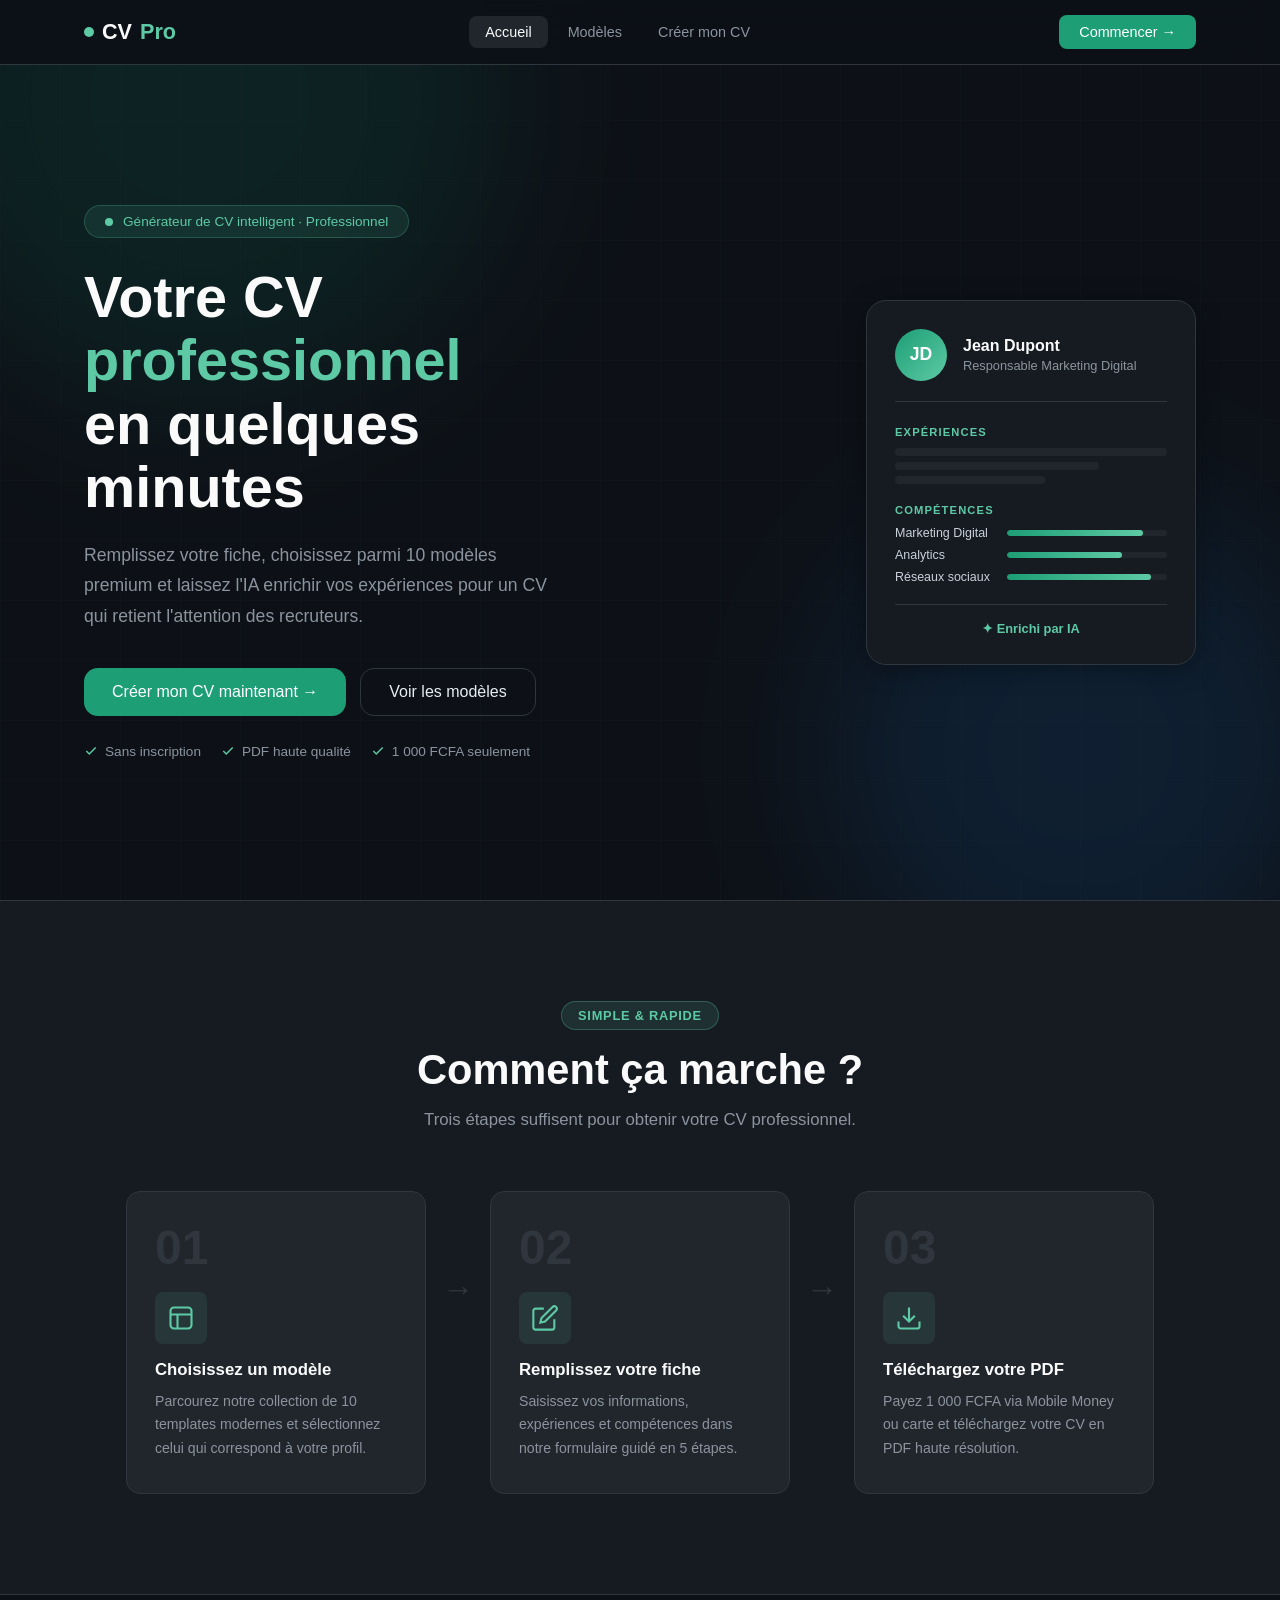
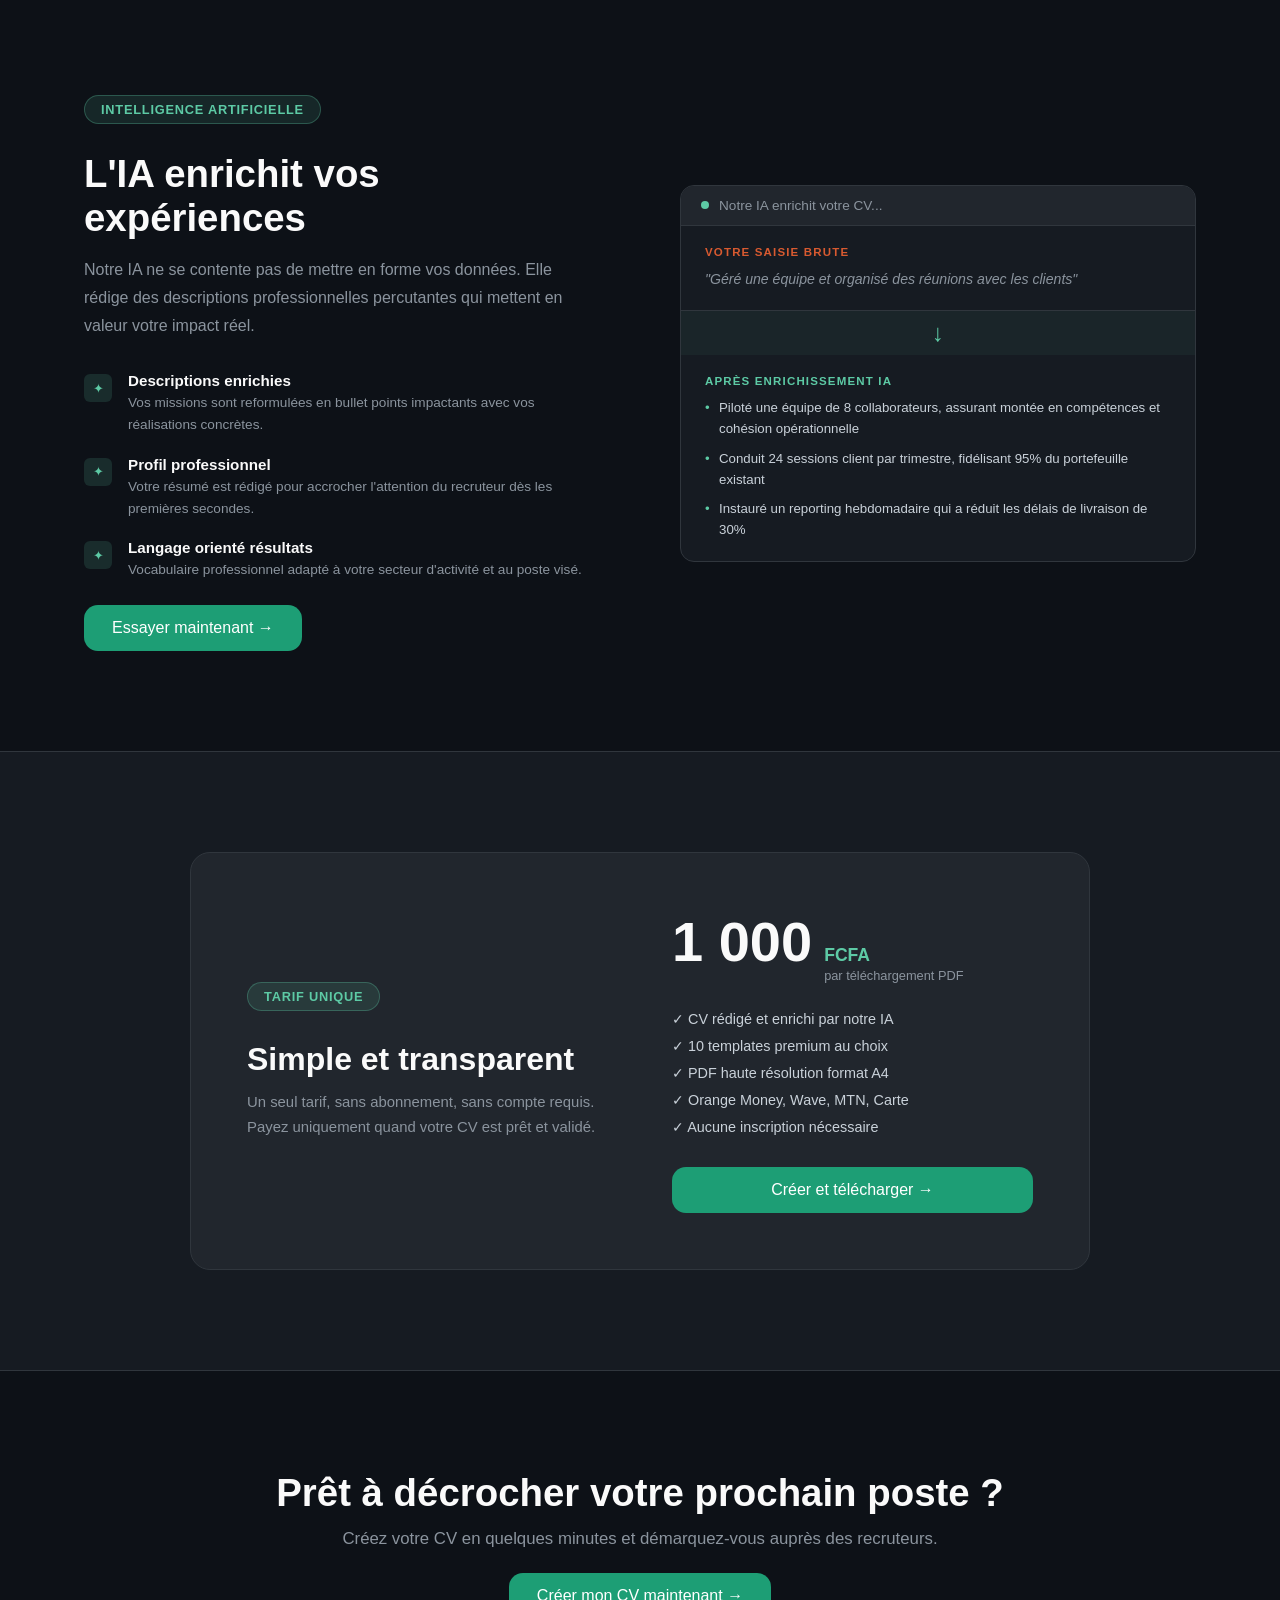
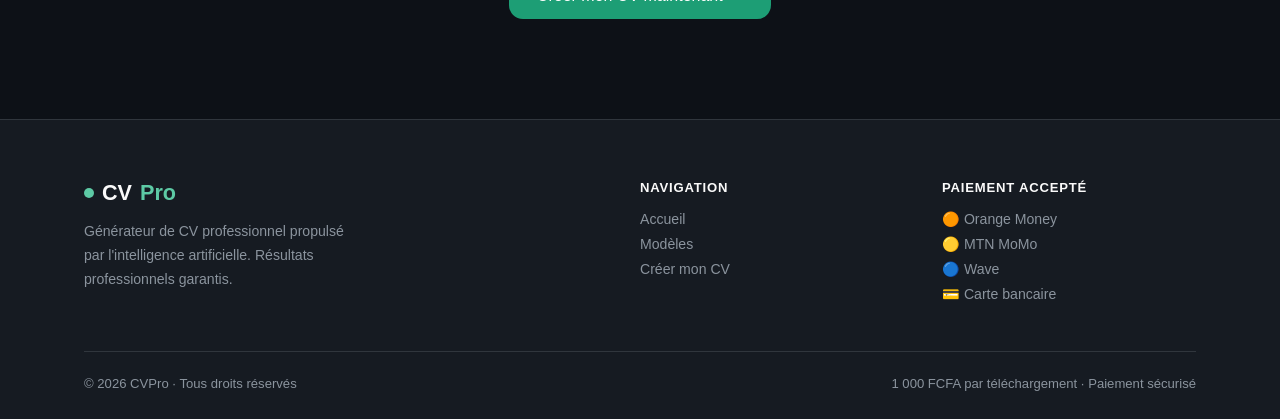
==== commit b29127b8: "Add files via upload" ====
--- a/index.html
+++ b/index.html
@@ -10,7 +10,7 @@
 <meta charset="UTF-8">
 <meta name="viewport" content="width=device-width, initial-scale=1.0">
 <title>CVPro — Créez votre CV professionnel avec l'IA</title>
-<meta name="description" content="Créez votre CV professionnel en quelques minutes. 10 templates modernes. PDF téléchargeable pour 1000 FCFA.">
+<meta name="description" content="Créez votre CV professionnel en quelques minutes. 11 templates modernes. PDF téléchargeable pour 1 000 FCFA. Sans inscription.">
 <link rel="preconnect" href="https://fonts.googleapis.com">
 <link href="https://fonts.googleapis.com/css2?family=Syne:wght@400;600;700;800&family=DM+Sans:ital,opsz,wght@0,9..40,300;0,9..40,400;0,9..40,500;1,9..40,300&display=swap" rel="stylesheet">
 <link rel="stylesheet" href="css/main.css">
@@ -30,8 +30,6 @@
     </div>
 
 
-    <div style="display:none"
-    </div>
     <button class="nav-burger" onclick="toggleMenu()" aria-label="Menu"><span></span><span></span><span></span></button>
   </div>
   <div class="nav-mobile" id="navMobile">
@@ -47,7 +45,7 @@
     <div class="hero-bg"><div class="hero-blob blob1"></div><div class="hero-blob blob2"></div><div class="hero-grid"></div></div>
     <div class="container hero-inner">
       <div class="hero-text">
-        <div class="hero-badge"><span class="badge-dot"></span data-i18n="hero_badge">Générateur de CV intelligent · Professionnel</div>
+        <div class="hero-badge"><span class="badge-dot"></span> Générateur de CV intelligent · Professionnel</div>
         <h1 class="hero-title"><span data-i18n="hero_title_1">Votre CV</span> <em data-i18n="hero_title_em">professionnel</em><br><span data-i18n="hero_title_2">en quelques minutes</span></h1>
         <p class="hero-sub" data-i18n="hero_sub">Remplissez votre fiche, choisissez parmi 10 modèles premium et laissez l'IA enrichir vos expériences pour un CV qui retient l'attention des recruteurs.</p>
         <div class="hero-actions">
@@ -55,9 +53,9 @@
           <a href="templates.html" class="btn-secondary-lg" data-i18n="hero_models">Voir les modèles</a>
         </div>
         <div class="hero-trust">
-          <span class="trust-item"><svg width="14" height="14" viewBox="0 0 24 24" fill="none" stroke="currentColor" stroke-width="2.5"><polyline points="20 6 9 17 4 12"/></svg data-i18n="hero_trust_1">Sans inscription</span>
-          <span class="trust-item"><svg width="14" height="14" viewBox="0 0 24 24" fill="none" stroke="currentColor" stroke-width="2.5"><polyline points="20 6 9 17 4 12"/></svg data-i18n="hero_trust_2">PDF haute qualité</span>
-          <span class="trust-item"><svg width="14" height="14" viewBox="0 0 24 24" fill="none" stroke="currentColor" stroke-width="2.5"><polyline points="20 6 9 17 4 12"/></svg data-i18n="hero_trust_3">1 000 FCFA seulement</span>
+          <span class="trust-item"><svg width="14" height="14" viewBox="0 0 24 24" fill="none" stroke="currentColor" stroke-width="2.5"><polyline points="20 6 9 17 4 12"/></svg> Sans inscription</span>
+          <span class="trust-item"><svg width="14" height="14" viewBox="0 0 24 24" fill="none" stroke="currentColor" stroke-width="2.5"><polyline points="20 6 9 17 4 12"/></svg> PDF haute qualité</span>
+          <span class="trust-item"><svg width="14" height="14" viewBox="0 0 24 24" fill="none" stroke="currentColor" stroke-width="2.5"><polyline points="20 6 9 17 4 12"/></svg> 1 000 FCFA seulement</span>
         </div>
       </div>
       <div class="hero-visual">
@@ -172,7 +170,7 @@
   <section class="cta-section">
     <div class="container" style="text-align:center">
       <h2>Prêt à décrocher votre prochain poste ?</h2>
-      <p>Rejoignez des centaines de candidats qui ont déjà boosté leur carrière avec CVPro.</p>
+      <p>Créez votre CV en quelques minutes et démarquez-vous auprès des recruteurs.</p>
       <a href="create.html" class="btn-primary-lg" style="display:inline-flex;margin-top:24px">Créer mon CV maintenant →</a>
     </div>
   </section>
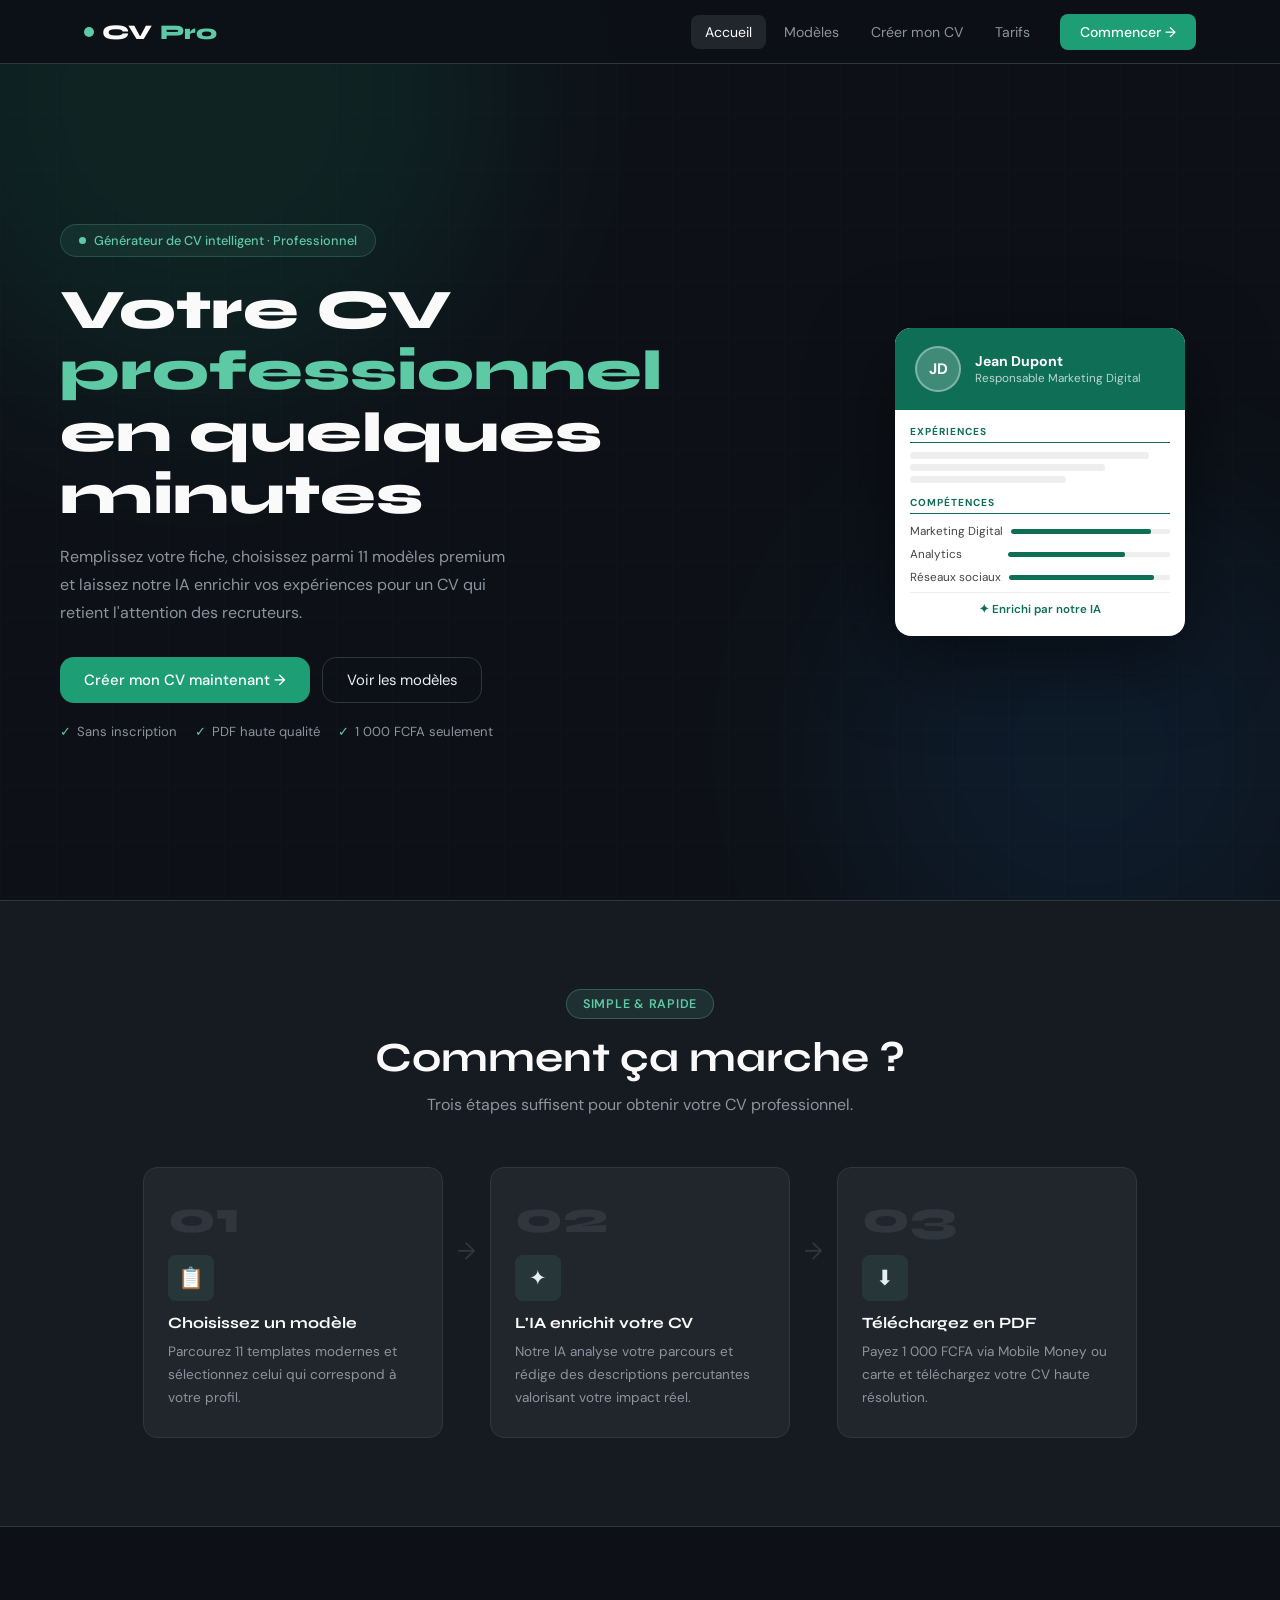
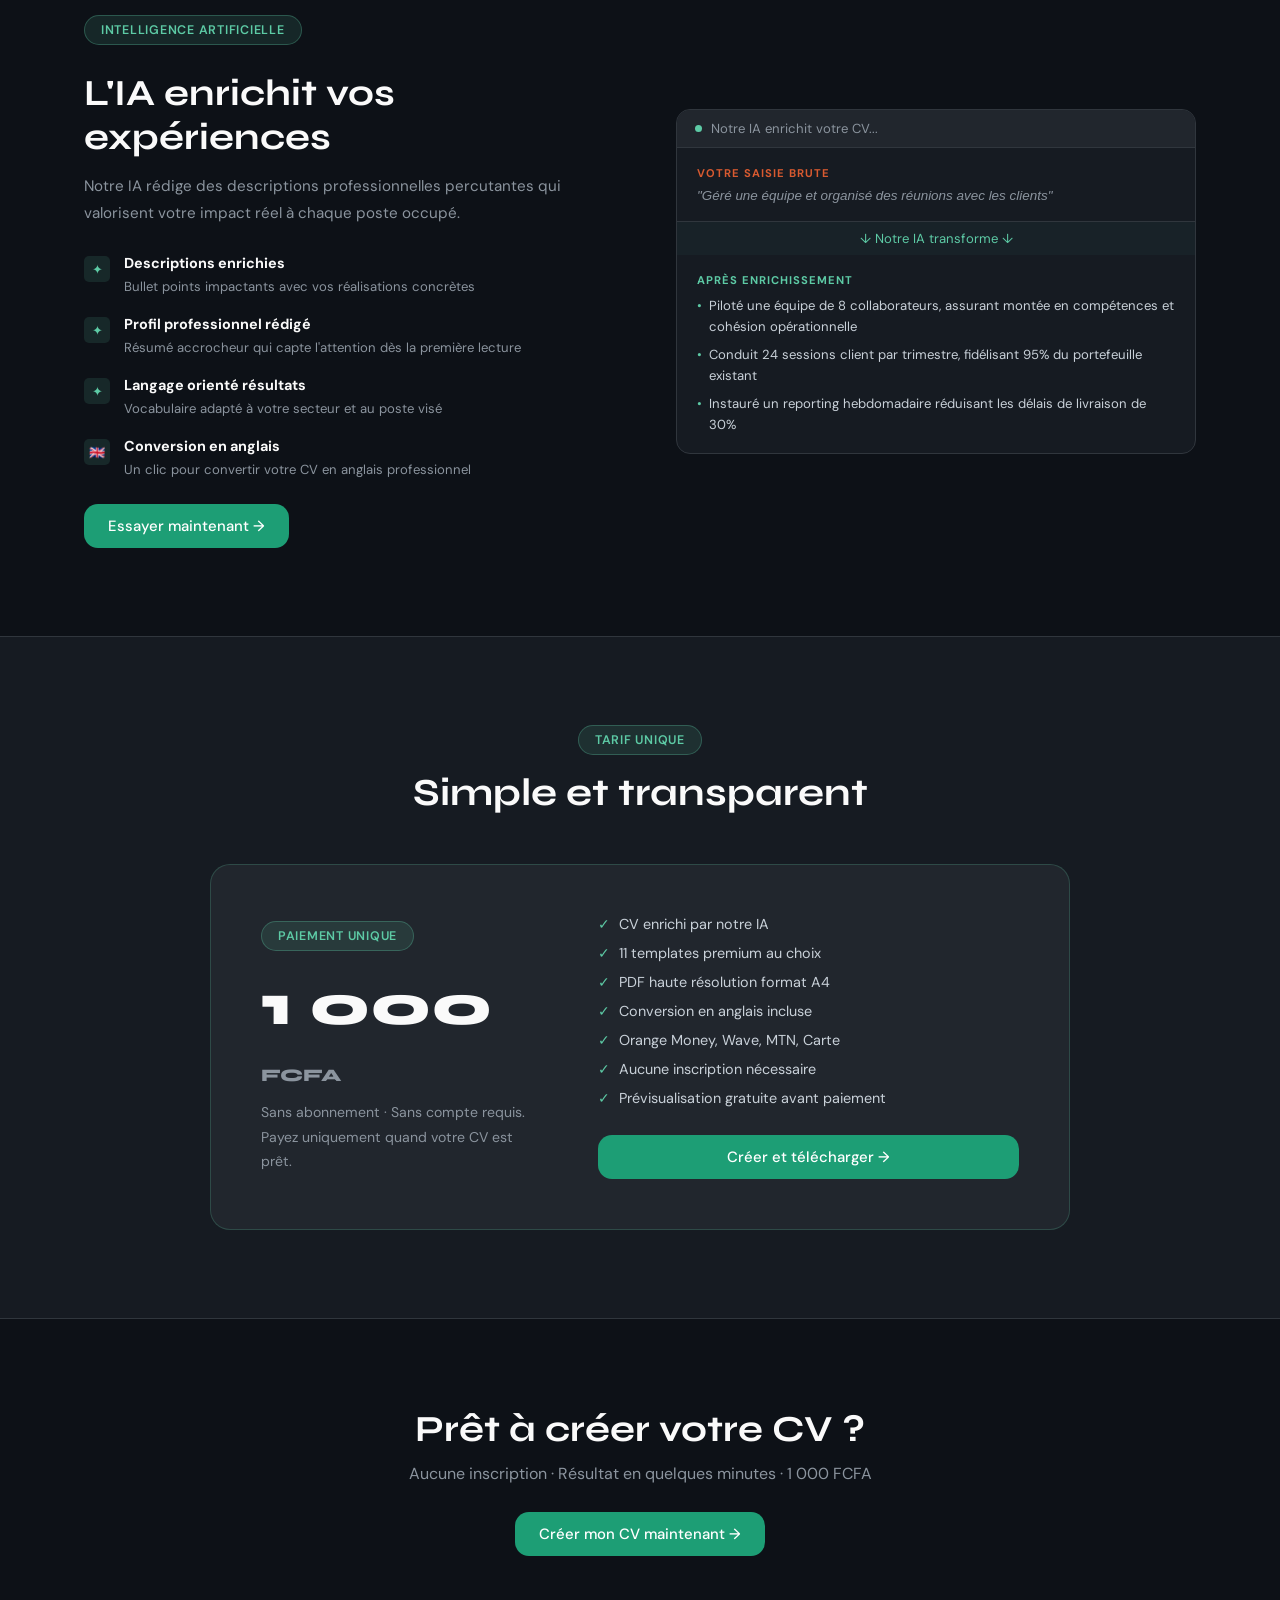
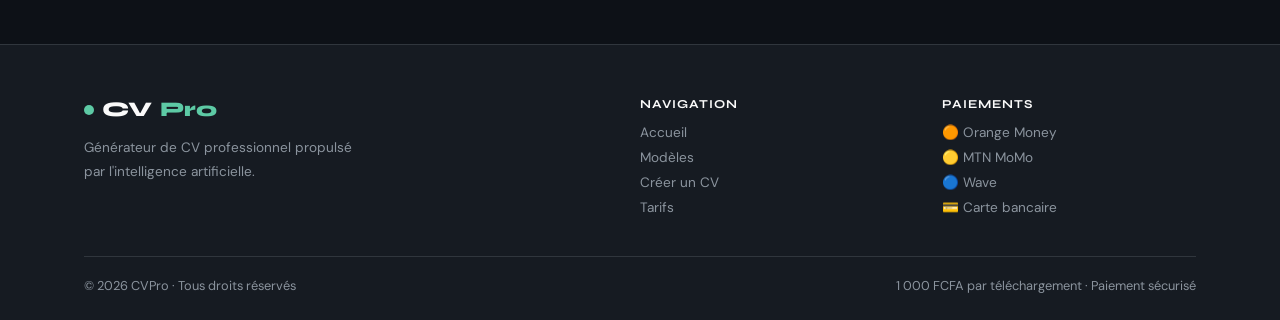
==== commit a0dd0132: "Add files via upload" ====
--- a/index.html
+++ b/index.html
@@ -1,196 +1,325 @@
 <!DOCTYPE html>
 <html lang="fr">
 <head>
-  <meta http-equiv="X-Frame-Options" content="DENY">
-  <meta http-equiv="X-Content-Type-Options" content="nosniff">
-  <meta http-equiv="Referrer-Policy" content="strict-origin-when-cross-origin">
-  <meta http-equiv="Permissions-Policy" content="camera=(), microphone=(), geolocation=()">
-  <meta http-equiv="Content-Security-Policy" content="default-src 'self'; script-src 'self' 'unsafe-inline' https://cdnjs.cloudflare.com https://fonts.googleapis.com; style-src 'self' 'unsafe-inline' https://fonts.googleapis.com https://fonts.gstatic.com; font-src https://fonts.gstatic.com; img-src 'self' data:; connect-src https://api.anthropic.com;">
-
 <meta charset="UTF-8">
-<meta name="viewport" content="width=device-width, initial-scale=1.0">
-<title>CVPro — Créez votre CV professionnel avec l'IA</title>
-<meta name="description" content="Créez votre CV professionnel en quelques minutes. 11 templates modernes. PDF téléchargeable pour 1 000 FCFA. Sans inscription.">
+<meta name="viewport" content="width=device-width,initial-scale=1">
+<meta http-equiv="X-Frame-Options" content="DENY">
+<meta name="description" content="CVPro — Créez votre CV professionnel avec l'IA. 11 templates, PDF à 1 000 FCFA, sans inscription.">
+<title>CVPro — Créez votre CV professionnel</title>
 <link rel="preconnect" href="https://fonts.googleapis.com">
-<link href="https://fonts.googleapis.com/css2?family=Syne:wght@400;600;700;800&family=DM+Sans:ital,opsz,wght@0,9..40,300;0,9..40,400;0,9..40,500;1,9..40,300&display=swap" rel="stylesheet">
-<link rel="stylesheet" href="css/main.css">
+<link href="https://fonts.googleapis.com/css2?family=Syne:wght@400;600;700;800&family=DM+Sans:opsz,wght@9..40,400;9..40,500&display=swap" rel="stylesheet">
+<style>
+/* ===== CVPro Design System ===== */
+*,*::before,*::after{margin:0;padding:0;box-sizing:border-box}
+:root{
+  --teal:#0F6E56;--tm:#1D9E75;--tl:#5DCAA5;
+  --dark:#0D1117;--dark2:#161B22;--dark3:#21262D;
+  --white:#FAFAFA;--muted:#8B949E;--border:#30363D;
+  --text:#E6EDF3;--text2:#C9D1D9;
+  --gold:#EF9F27;--coral:#D85A30;--blue:#185FA5;
+  --r:14px;--rs:8px;--rl:20px;
+  --fh:'Syne',sans-serif;--fb:'DM Sans',sans-serif;
+}
+html{font-family:var(--fb);background:var(--dark);color:var(--text);scroll-behavior:smooth;-webkit-font-smoothing:antialiased}
+body{min-height:100vh;overflow-x:hidden}
+h1,h2,h3,h4{font-family:var(--fh)}
+a{text-decoration:none;color:inherit}
+.container{max-width:1160px;margin:0 auto;padding:0 24px}
+/* NAVBAR */
+.navbar{position:fixed;top:0;left:0;right:0;z-index:100;background:rgba(13,17,23,.96);backdrop-filter:blur(20px);border-bottom:1px solid var(--border);height:64px}
+.nav-inner{display:flex;align-items:center;height:64px;max-width:1160px;margin:0 auto;padding:0 24px;gap:16px}
+.logo{font-family:var(--fh);font-weight:800;font-size:1.3rem;color:var(--white);display:flex;align-items:center;gap:8px}
+.logo .dot{width:10px;height:10px;background:var(--tl);border-radius:50%;flex-shrink:0}
+.logo .acc{color:var(--tl)}
+.nav-links{display:flex;gap:4px;margin-left:auto}
+.nav-links a{padding:8px 14px;border-radius:var(--rs);color:var(--muted);font-size:.88rem;transition:all .2s}
+.nav-links a:hover,.nav-links a.on{background:var(--dark3);color:var(--white)}
+.btn-cta{background:var(--tm);color:#fff;padding:9px 20px;border-radius:var(--rs);font-size:.88rem;font-weight:500;border:none;cursor:pointer;font-family:var(--fb);white-space:nowrap;transition:all .2s}
+.btn-cta:hover{background:var(--teal)}
+.burger{display:none;flex-direction:column;gap:5px;background:none;border:none;cursor:pointer;padding:4px;margin-left:auto}
+.burger span{display:block;width:22px;height:2px;background:var(--text);border-radius:2px}
+.nav-mob{display:none;padding:12px 24px 20px;border-top:1px solid var(--border);background:var(--dark2)}
+.nav-mob a{display:block;padding:11px 0;color:var(--text2);border-bottom:1px solid var(--border);font-size:.95rem}
+.nav-mob.open{display:block}
+/* BUTTONS */
+.btn-p{display:inline-flex;align-items:center;gap:8px;background:var(--tm);color:#fff;padding:12px 24px;border-radius:var(--r);font-size:.93rem;font-weight:500;border:none;cursor:pointer;font-family:var(--fb);transition:all .25s}
+.btn-p:hover{background:var(--teal);transform:translateY(-2px);box-shadow:0 8px 24px rgba(15,110,86,.35)}
+.btn-s{display:inline-flex;align-items:center;gap:8px;background:transparent;color:var(--text);padding:12px 24px;border-radius:var(--r);font-size:.93rem;border:1px solid var(--border);cursor:pointer;font-family:var(--fb);transition:all .2s}
+.btn-s:hover{border-color:var(--muted);background:var(--dark3)}
+/* SECTION */
+.stag{display:inline-block;background:rgba(93,202,165,.12);border:1px solid rgba(93,202,165,.3);color:var(--tl);padding:6px 16px;border-radius:20px;font-size:.78rem;font-weight:600;letter-spacing:.06em;text-transform:uppercase;margin-bottom:14px}
+/* FORMS */
+.fgrp{margin-bottom:20px}
+.flbl{display:block;font-size:.82rem;font-weight:500;color:var(--text2);margin-bottom:8px}
+.req{color:var(--coral)}
+.finp,.fsel,.ftxt{width:100%;background:var(--dark3);border:1px solid var(--border);border-radius:var(--rs);color:var(--text);font-family:var(--fb);font-size:.92rem;padding:11px 13px;outline:none;transition:border .2s}
+.finp:focus,.fsel:focus,.ftxt:focus{border-color:var(--tl);box-shadow:0 0 0 3px rgba(93,202,165,.1)}
+.finp::placeholder,.ftxt::placeholder{color:#444}
+.ftxt{min-height:80px;resize:vertical;line-height:1.6}
+.frow{display:grid;grid-template-columns:1fr 1fr;gap:16px}
+/* FOOTER */
+.footer{background:var(--dark2);border-top:1px solid var(--border);padding:52px 0 26px}
+.fg{display:grid;grid-template-columns:2fr 1fr 1fr;gap:48px;margin-bottom:32px}
+.fb p{font-size:.85rem;color:var(--muted);margin-top:14px;line-height:1.75;max-width:280px}
+.fc h4{font-size:.76rem;font-weight:700;color:var(--white);text-transform:uppercase;letter-spacing:.08em;margin-bottom:13px}
+.fc a,.fc span{display:block;font-size:.85rem;color:var(--muted);margin-bottom:8px;transition:color .2s}
+.fc a:hover{color:var(--tl)}
+.fb2{border-top:1px solid var(--border);padding-top:20px;display:flex;justify-content:space-between;flex-wrap:wrap;gap:8px;font-size:.8rem;color:var(--muted)}
+/* TOAST */
+.toast{position:fixed;bottom:22px;right:22px;background:var(--dark2);border:1px solid var(--tl);color:var(--text);padding:12px 20px;border-radius:var(--rs);font-size:.86rem;z-index:999;transform:translateY(80px);opacity:0;transition:all .3s;max-width:320px;box-shadow:0 8px 24px rgba(0,0,0,.4)}
+.toast.show{transform:translateY(0);opacity:1}
+.toast.err{border-color:var(--coral)}
+/* MODAL */
+.modal{display:none;position:fixed;inset:0;background:rgba(0,0,0,.78);backdrop-filter:blur(12px);z-index:200;align-items:center;justify-content:center;padding:16px}
+.modal.open{display:flex}
+.mbox{background:var(--dark2);border:1px solid var(--border);border-radius:var(--rl);padding:40px;max-width:460px;width:100%;position:relative;animation:min .3s ease;max-height:90vh;overflow-y:auto}
+@keyframes min{from{opacity:0;transform:translateY(16px)}to{opacity:1;transform:translateY(0)}}
+.mcl{position:absolute;top:14px;right:16px;background:none;border:none;color:var(--muted);font-size:1.5rem;cursor:pointer;line-height:1}
+/* KPI */
+.kgrid{display:grid;grid-template-columns:repeat(auto-fit,minmax(200px,1fr));gap:16px;margin-bottom:26px}
+.kpi{background:var(--dark2);border:1px solid var(--border);border-radius:var(--r);padding:22px}
+.kl{font-size:.72rem;text-transform:uppercase;letter-spacing:.09em;color:var(--muted);margin-bottom:10px}
+.kv{font-family:var(--fh);font-size:2rem;font-weight:700;color:var(--white);line-height:1}
+.ks{font-size:.75rem;color:var(--tl);margin-top:5px}
+/* TX TABLE */
+.ttbl{width:100%;border-collapse:collapse;font-size:.84rem}
+.ttbl th{text-align:left;font-size:.72rem;text-transform:uppercase;letter-spacing:.07em;color:var(--muted);padding:9px 0;border-bottom:1px solid var(--border);font-weight:500}
+.ttbl td{padding:12px 0;border-bottom:1px solid rgba(48,54,61,.4);color:var(--text2)}
+.ttbl tr:last-child td{border-bottom:none}
+.badge{padding:3px 10px;border-radius:20px;font-size:.72rem;font-weight:600}
+.bok{background:rgba(29,158,117,.15);color:var(--tl)}
+.bwt{background:rgba(239,159,39,.12);color:var(--gold)}
+.bko{background:rgba(216,90,48,.12);color:var(--coral)}
+/* TOGGLE */
+.tog{width:44px;height:24px;background:var(--dark3);border-radius:12px;cursor:pointer;position:relative;border:1px solid var(--border);transition:background .25s;flex-shrink:0}
+.tog.on{background:var(--tm);border-color:var(--tm)}
+.tog::after{content:'';position:absolute;top:3px;left:3px;width:16px;height:16px;background:white;border-radius:50%;transition:left .25s}
+.tog.on::after{left:23px}
+/* RESPONSIVE */
+@media(max-width:900px){.fg{grid-template-columns:1fr;gap:28px}.frow{grid-template-columns:1fr}}
+@media(max-width:680px){.nav-links,.btn-cta{display:none}.burger{display:flex}}
+
+/* INDEX SPECIFIC */
+.hero{padding-top:64px;min-height:100vh;display:flex;align-items:center;position:relative;overflow:hidden}
+.hbg{position:absolute;inset:0;pointer-events:none}
+.blob{position:absolute;border-radius:50%;filter:blur(90px);opacity:.13}
+.b1{width:600px;height:600px;background:var(--tm);top:-200px;left:-100px}
+.b2{width:500px;height:500px;background:var(--blue);bottom:-100px;right:-60px}
+.hgrid{position:absolute;inset:0;background-image:linear-gradient(var(--border) 1px,transparent 1px),linear-gradient(90deg,var(--border) 1px,transparent 1px);background-size:56px 56px;opacity:.07}
+.hinner{display:grid;grid-template-columns:1fr 360px;gap:60px;align-items:center;padding:60px 0;position:relative;z-index:1}
+.hbadge{display:inline-flex;align-items:center;gap:8px;background:rgba(93,202,165,.09);border:1px solid rgba(93,202,165,.22);color:var(--tl);padding:7px 18px;border-radius:30px;font-size:.8rem;font-weight:500;margin-bottom:22px}
+.pulse{width:7px;height:7px;background:var(--tl);border-radius:50%;animation:pulse 2s infinite}
+@keyframes pulse{0%,100%{opacity:1}50%{opacity:.3}}
+.hero h1{font-size:clamp(2.2rem,4.5vw,3.5rem);font-weight:800;line-height:1.1;color:var(--white);margin-bottom:18px}
+.hero h1 em{color:var(--tl);font-style:normal}
+.hsub{color:var(--muted);line-height:1.75;margin-bottom:30px;max-width:460px;font-size:1rem}
+.hact{display:flex;gap:12px;flex-wrap:wrap;margin-bottom:20px}
+.trust{display:flex;gap:18px;flex-wrap:wrap}
+.ti{display:flex;align-items:center;gap:6px;font-size:.82rem;color:var(--muted)}
+.ck{color:var(--tl)}
+/* CV FLOAT CARD */
+.cvc{background:white;border-radius:16px;box-shadow:0 24px 80px rgba(0,0,0,.5);animation:fl 5s ease-in-out infinite;overflow:hidden;width:290px}
+@keyframes fl{0%,100%{transform:translateY(0)}50%{transform:translateY(-10px)}}
+.cvh{background:var(--teal);padding:18px 20px;display:flex;align-items:center;gap:14px}
+.cav{width:46px;height:46px;border-radius:50%;background:rgba(255,255,255,.2);border:2px solid rgba(255,255,255,.35);display:flex;align-items:center;justify-content:center;font-weight:700;color:white;font-size:.95rem;flex-shrink:0}
+.cnm{font-weight:700;font-size:.88rem;color:white}
+.crl{font-size:.73rem;color:rgba(255,255,255,.72)}
+.cvb{padding:15px}
+.cst{font-size:.63rem;font-weight:700;letter-spacing:.1em;color:var(--teal);text-transform:uppercase;border-bottom:1.5px solid var(--teal);padding-bottom:4px;margin-bottom:9px}
+.cl{height:7px;background:#eee;border-radius:3px;margin-bottom:5px}
+.csk{display:flex;align-items:center;justify-content:space-between;gap:8px;margin-bottom:7px}
+.csk span{font-size:.73rem;color:#444;min-width:90px}
+.sbar{flex:1;height:5px;background:#eee;border-radius:2px;overflow:hidden}
+.sf{height:100%;background:var(--teal);border-radius:2px}
+.cbdg{text-align:center;font-size:.72rem;color:var(--teal);font-weight:600;padding:9px 0 4px;border-top:1px solid #eee;margin-top:5px}
+/* SECTIONS */
+.how{padding:88px 0;background:var(--dark2);border-top:1px solid var(--border);border-bottom:1px solid var(--border)}
+.steps{display:flex;align-items:flex-start;justify-content:center;gap:0}
+.step{flex:1;max-width:300px;background:var(--dark3);border:1px solid var(--border);border-radius:var(--r);padding:28px 24px;transition:all .3s}
+.step:hover{border-color:var(--tl);transform:translateY(-4px)}
+.sn{font-family:var(--fh);font-size:2.8rem;font-weight:800;color:var(--border);line-height:1;margin-bottom:14px}
+.si{width:46px;height:46px;background:rgba(93,202,165,.1);border-radius:var(--rs);display:flex;align-items:center;justify-content:center;font-size:1.3rem;margin-bottom:12px}
+.step h3{font-size:.98rem;font-weight:700;color:var(--white);margin-bottom:8px}
+.step p{font-size:.85rem;color:var(--muted);line-height:1.7}
+.sarr{font-size:1.5rem;color:var(--border);padding:0 14px;margin-top:68px;flex-shrink:0}
+.feat{padding:88px 0}
+.fg2{display:grid;grid-template-columns:1fr 1fr;gap:72px;align-items:center}
+.fc2 h2{font-size:clamp(1.7rem,3vw,2.3rem);font-weight:700;color:var(--white);margin:12px 0 14px}
+.fld{color:var(--muted);line-height:1.75;margin-bottom:28px;font-size:.95rem}
+.fits{display:flex;flex-direction:column;gap:18px}
+.fit{display:flex;gap:14px}
+.fico{width:26px;height:26px;background:rgba(93,202,165,.13);color:var(--tl);border-radius:5px;display:flex;align-items:center;justify-content:center;font-size:.82rem;flex-shrink:0;margin-top:2px}
+.fit strong{display:block;color:var(--white);font-size:.9rem;margin-bottom:3px}
+.fit span{font-size:.82rem;color:var(--muted);line-height:1.6}
+.aicard{background:var(--dark2);border:1px solid var(--border);border-radius:var(--r);overflow:hidden}
+.ait{background:var(--dark3);padding:10px 18px;display:flex;align-items:center;gap:9px;border-bottom:1px solid var(--border)}
+.aid{width:7px;height:7px;background:var(--tl);border-radius:50%;animation:pulse 2s infinite}
+.ait span{font-size:.82rem;color:var(--muted)}
+.aib,.aiaf{padding:18px 20px}
+.aib{border-bottom:1px solid var(--border)}
+.ail{font-size:.7rem;font-weight:700;letter-spacing:.09em;text-transform:uppercase;margin-bottom:8px}
+.ail.r{color:var(--coral)}.ail.g{color:var(--tl)}
+.aib p{font-size:.84rem;color:var(--muted);font-style:italic}
+.aiav{text-align:center;padding:8px;font-size:.82rem;color:var(--tl);background:rgba(93,202,165,.04)}
+.aiaf ul{list-style:none;display:flex;flex-direction:column;gap:7px}
+.aiaf li{font-size:.82rem;color:var(--text2);line-height:1.6;padding-left:12px;position:relative}
+.aiaf li::before{content:"•";position:absolute;left:0;color:var(--tl)}
+.price{padding:88px 0;background:var(--dark2);border-top:1px solid var(--border);border-bottom:1px solid var(--border)}
+.pc{background:var(--dark3);border:1px solid rgba(93,202,165,.22);border-radius:var(--rl);padding:50px;display:grid;grid-template-columns:1fr 1.5fr;gap:56px;align-items:center;max-width:860px;margin:0 auto}
+.pn{font-family:var(--fh);font-size:3.6rem;font-weight:800;color:var(--white);margin:12px 0 8px;line-height:1}
+.pn span{font-size:1.1rem;color:var(--muted)}
+.pf{list-style:none;display:flex;flex-direction:column;gap:11px;margin-bottom:28px}
+.pf li{display:flex;align-items:center;gap:9px;font-size:.9rem;color:var(--text2)}
+.cta{padding:88px 0;text-align:center}
+.cta h2{font-size:clamp(1.7rem,3vw,2.3rem);font-weight:700;color:var(--white);margin-bottom:12px}
+.cta p{color:var(--muted);font-size:1rem;margin-bottom:28px}
+@media(max-width:900px){.hinner,.fg2,.pc{grid-template-columns:1fr;gap:40px}.cvc{display:none}.steps{flex-direction:column;align-items:center;gap:20px}.sarr{display:none}}
+</style>
 </head>
 <body>
-
-<header class="navbar">
+<nav class="navbar" id="nb">
   <div class="nav-inner">
-    <a href="index.html" class="logo"><span class="logo-mark"></span>CV<span class="logo-accent">Pro</span></a>
-    <nav class="nav-links">
-      <a href="index.html" class="nav-link active" data-i18n="nav_home">Accueil</a>
-      <a href="templates.html" class="nav-link" data-i18n="nav_templates">Modèles</a>
-      <a href="create.html" class="nav-link" data-i18n="nav_create">Créer mon CV</a>
-    </nav>
-    <div class="nav-cta">
-      <a href="create.html" class="btn-cta" data-i18n="nav_start">Commencer →</a>
-    </div>
-
-
-    <button class="nav-burger" onclick="toggleMenu()" aria-label="Menu"><span></span><span></span><span></span></button>
-  </div>
-  <div class="nav-mobile" id="navMobile">
-    <a href="index.html" data-i18n="nav_home">Accueil</a>
-    <a href="templates.html" data-i18n="nav_templates">Modèles</a>
-    <a href="create.html" data-i18n="nav_create">Créer mon CV</a>
-    
-  </div>
-</header>
+    <a href="index.html" class="logo"><span class="dot"></span>CV<span class="acc">Pro</span></a>
+    <div class="nav-links">
+      <a href="index.html" class="on">Accueil</a>
+      <a href="templates.html">Modèles</a>
+      <a href="create.html">Créer mon CV</a>
+      <a href="tarifs.html">Tarifs</a>
+    </div>
+    <a href="create.html" class="btn-cta">Commencer →</a>
+    <button class="burger" onclick="document.getElementById('nm').classList.toggle('open')"><span></span><span></span><span></span></button>
+  </div>
+  <div class="nav-mob" id="nm">
+    <a href="index.html">Accueil</a><a href="templates.html">Modèles</a>
+    <a href="create.html">Créer mon CV</a><a href="tarifs.html">Tarifs</a>
+  </div>
+</nav>
 
 <main>
-  <section class="hero">
-    <div class="hero-bg"><div class="hero-blob blob1"></div><div class="hero-blob blob2"></div><div class="hero-grid"></div></div>
-    <div class="container hero-inner">
-      <div class="hero-text">
-        <div class="hero-badge"><span class="badge-dot"></span> Générateur de CV intelligent · Professionnel</div>
-        <h1 class="hero-title"><span data-i18n="hero_title_1">Votre CV</span> <em data-i18n="hero_title_em">professionnel</em><br><span data-i18n="hero_title_2">en quelques minutes</span></h1>
-        <p class="hero-sub" data-i18n="hero_sub">Remplissez votre fiche, choisissez parmi 10 modèles premium et laissez l'IA enrichir vos expériences pour un CV qui retient l'attention des recruteurs.</p>
-        <div class="hero-actions">
-          <a href="create.html" class="btn-primary-lg" data-i18n="hero_cta">Créer mon CV maintenant <svg width="18" height="18" viewBox="0 0 24 24" fill="none" stroke="currentColor" stroke-width="2"><path d="M5 12h14M12 5l7 7-7 7"/></svg></a>
-          <a href="templates.html" class="btn-secondary-lg" data-i18n="hero_models">Voir les modèles</a>
+<section class="hero">
+  <div class="hbg"><div class="blob b1"></div><div class="blob b2"></div><div class="hgrid"></div></div>
+  <div class="container hinner">
+    <div>
+      <div class="hbadge"><span class="pulse"></span>Générateur de CV intelligent · Professionnel</div>
+      <h1>Votre CV <em>professionnel</em><br>en quelques minutes</h1>
+      <p class="hsub">Remplissez votre fiche, choisissez parmi 11 modèles premium et laissez notre IA enrichir vos expériences pour un CV qui retient l'attention des recruteurs.</p>
+      <div class="hact">
+        <a href="create.html" class="btn-p">Créer mon CV maintenant →</a>
+        <a href="templates.html" class="btn-s">Voir les modèles</a>
+      </div>
+      <div class="trust">
+        <span class="ti"><span class="ck">✓</span> Sans inscription</span>
+        <span class="ti"><span class="ck">✓</span> PDF haute qualité</span>
+        <span class="ti"><span class="ck">✓</span> 1 000 FCFA seulement</span>
+      </div>
+    </div>
+    <div style="display:flex;justify-content:center">
+      <div class="cvc">
+        <div class="cvh"><div class="cav">JD</div><div><div class="cnm">Jean Dupont</div><div class="crl">Responsable Marketing Digital</div></div></div>
+        <div class="cvb">
+          <div class="cst">Expériences</div>
+          <div class="cl" style="width:92%"></div><div class="cl" style="width:75%"></div><div class="cl" style="width:60%;margin-bottom:13px"></div>
+          <div class="cst">Compétences</div>
+          <div class="csk"><span>Marketing Digital</span><div class="sbar"><div class="sf" style="width:88%"></div></div></div>
+          <div class="csk"><span>Analytics</span><div class="sbar"><div class="sf" style="width:72%"></div></div></div>
+          <div class="csk"><span>Réseaux sociaux</span><div class="sbar"><div class="sf" style="width:90%"></div></div></div>
+          <div class="cbdg">✦ Enrichi par notre IA</div>
         </div>
-        <div class="hero-trust">
-          <span class="trust-item"><svg width="14" height="14" viewBox="0 0 24 24" fill="none" stroke="currentColor" stroke-width="2.5"><polyline points="20 6 9 17 4 12"/></svg> Sans inscription</span>
-          <span class="trust-item"><svg width="14" height="14" viewBox="0 0 24 24" fill="none" stroke="currentColor" stroke-width="2.5"><polyline points="20 6 9 17 4 12"/></svg> PDF haute qualité</span>
-          <span class="trust-item"><svg width="14" height="14" viewBox="0 0 24 24" fill="none" stroke="currentColor" stroke-width="2.5"><polyline points="20 6 9 17 4 12"/></svg> 1 000 FCFA seulement</span>
+      </div>
+    </div>
+  </div>
+</section>
+
+<section class="how">
+  <div class="container">
+    <div style="text-align:center;margin-bottom:52px">
+      <span class="stag">Simple &amp; Rapide</span>
+      <h2 style="font-size:clamp(1.8rem,3.5vw,2.6rem);font-weight:700;color:var(--white);margin-bottom:12px">Comment ça marche ?</h2>
+      <p style="color:var(--muted);font-size:1rem;max-width:520px;margin:0 auto">Trois étapes suffisent pour obtenir votre CV professionnel.</p>
+    </div>
+    <div class="steps">
+      <div class="step"><div class="sn">01</div><div class="si">📋</div><h3>Choisissez un modèle</h3><p>Parcourez 11 templates modernes et sélectionnez celui qui correspond à votre profil.</p></div>
+      <div class="sarr">→</div>
+      <div class="step"><div class="sn">02</div><div class="si">✦</div><h3>L'IA enrichit votre CV</h3><p>Notre IA analyse votre parcours et rédige des descriptions percutantes valorisant votre impact réel.</p></div>
+      <div class="sarr">→</div>
+      <div class="step"><div class="sn">03</div><div class="si">⬇</div><h3>Téléchargez en PDF</h3><p>Payez 1 000 FCFA via Mobile Money ou carte et téléchargez votre CV haute résolution.</p></div>
+    </div>
+  </div>
+</section>
+
+<section class="feat">
+  <div class="container">
+    <div class="fg2">
+      <div>
+        <span class="stag">Intelligence Artificielle</span>
+        <h2 class="fc2" style="font-size:clamp(1.7rem,3vw,2.3rem);font-weight:700;color:var(--white);margin:12px 0 14px">L'IA enrichit vos expériences</h2>
+        <p class="fld">Notre IA rédige des descriptions professionnelles percutantes qui valorisent votre impact réel à chaque poste occupé.</p>
+        <div class="fits">
+          <div class="fit"><div class="fico">✦</div><div><strong>Descriptions enrichies</strong><span>Bullet points impactants avec vos réalisations concrètes</span></div></div>
+          <div class="fit"><div class="fico">✦</div><div><strong>Profil professionnel rédigé</strong><span>Résumé accrocheur qui capte l'attention dès la première lecture</span></div></div>
+          <div class="fit"><div class="fico">✦</div><div><strong>Langage orienté résultats</strong><span>Vocabulaire adapté à votre secteur et au poste visé</span></div></div>
+          <div class="fit"><div class="fico">🇬🇧</div><div><strong>Conversion en anglais</strong><span>Un clic pour convertir votre CV en anglais professionnel</span></div></div>
         </div>
-      </div>
-      <div class="hero-visual">
-        <div class="cv-float">
-          <div class="cv-float-header">
-            <div class="cv-float-avatar">JD</div>
-            <div><div class="cv-float-name">Jean Dupont</div><div class="cv-float-role">Responsable Marketing Digital</div></div>
-          </div>
-          <div class="cv-float-body">
-            <div class="cv-float-section"><div class="cv-float-label">Expériences</div><div class="cv-float-line long"></div><div class="cv-float-line medium"></div><div class="cv-float-line short"></div></div>
-            <div class="cv-float-section">
-              <div class="cv-float-label">Compétences</div>
-              <div class="cv-float-skill"><span>Marketing Digital</span><div class="skill-bar" style="--w:85%"></div></div>
-              <div class="cv-float-skill"><span>Analytics</span><div class="skill-bar" style="--w:72%"></div></div>
-              <div class="cv-float-skill"><span>Réseaux sociaux</span><div class="skill-bar" style="--w:90%"></div></div>
-            </div>
-          </div>
-          <div class="cv-float-badge">✦ Enrichi par IA</div>
-        </div>
-      </div>
-    </div>
-  </section>
-
-  <section class="how-section">
-    <div class="container">
-      <div class="section-header">
-        <span class="section-tag">Simple & Rapide</span>
-        <h2 data-i18n="how_title">Comment ça marche ?</h2>
-        <p data-i18n="how_sub">Trois étapes suffisent pour obtenir votre CV professionnel.</p>
-      </div>
-      <div class="steps-grid">
-        <div class="step-card">
-          <div class="step-num">01</div>
-          <div class="step-icon"><svg width="28" height="28" viewBox="0 0 24 24" fill="none" stroke="currentColor" stroke-width="1.8"><rect x="3" y="3" width="18" height="18" rx="3"/><path d="M3 9h18M9 21V9"/></svg></div>
-          <h3 data-i18n="step1_title">Choisissez un modèle</h3>
-          <p>Parcourez notre collection de 10 templates modernes et sélectionnez celui qui correspond à votre profil.</p>
-        </div>
-        <div class="step-arrow">→</div>
-        <div class="step-card">
-          <div class="step-num">02</div>
-          <div class="step-icon"><svg width="28" height="28" viewBox="0 0 24 24" fill="none" stroke="currentColor" stroke-width="1.8"><path d="M11 4H4a2 2 0 0 0-2 2v14a2 2 0 0 0 2 2h14a2 2 0 0 0 2-2v-7"/><path d="M18.5 2.5a2.121 2.121 0 0 1 3 3L12 15l-4 1 1-4 9.5-9.5z"/></svg></div>
-          <h3>Remplissez votre fiche</h3>
-          <p>Saisissez vos informations, expériences et compétences dans notre formulaire guidé en 5 étapes.</p>
-        </div>
-        <div class="step-arrow">→</div>
-        <div class="step-card">
-          <div class="step-num">03</div>
-          <div class="step-icon"><svg width="28" height="28" viewBox="0 0 24 24" fill="none" stroke="currentColor" stroke-width="1.8"><path d="M21 15v4a2 2 0 0 1-2 2H5a2 2 0 0 1-2-2v-4"/><polyline points="7 10 12 15 17 10"/><line x1="12" y1="15" x2="12" y2="3"/></svg></div>
-          <h3>Téléchargez votre PDF</h3>
-          <p>Payez 1 000 FCFA via Mobile Money ou carte et téléchargez votre CV en PDF haute résolution.</p>
-        </div>
-      </div>
-    </div>
-  </section>
-
-  <section class="features-section">
-    <div class="container">
-      <div class="features-grid">
-        <div class="features-content">
-          <span class="section-tag" data-i18n="feat_tag">Intelligence Artificielle</span>
-          <h2 data-i18n="feat_title">L'IA enrichit vos expériences</h2>
-          <p class="features-lead">Notre IA ne se contente pas de mettre en forme vos données. Elle rédige des descriptions professionnelles percutantes qui mettent en valeur votre impact réel.</p>
-          <ul class="features-list">
-            <li><div class="feat-icon">✦</div><div><strong>Descriptions enrichies</strong><span>Vos missions sont reformulées en bullet points impactants avec vos réalisations concrètes.</span></div></li>
-            <li><div class="feat-icon">✦</div><div><strong>Profil professionnel</strong><span>Votre résumé est rédigé pour accrocher l'attention du recruteur dès les premières secondes.</span></div></li>
-            <li><div class="feat-icon">✦</div><div><strong>Langage orienté résultats</strong><span>Vocabulaire professionnel adapté à votre secteur d'activité et au poste visé.</span></div></li>
-          </ul>
-          <a href="create.html" class="btn-primary-lg" style="display:inline-flex;margin-top:24px" data-i18n="feat_cta">Essayer maintenant →</a>
-        </div>
-        <div class="features-visual">
-          <div class="ai-card">
-            <div class="ai-card-header"><div class="ai-dot"></div><span>Notre IA enrichit votre CV...</span></div>
-            <div class="ai-before"><div class="ai-label" data-i18n="ai_label_before">Votre saisie brute</div><p>"Géré une équipe et organisé des réunions avec les clients"</p></div>
-            <div class="ai-arrow">↓</div>
-            <div class="ai-after">
-              <div class="ai-label" data-i18n="ai_label_after">Après enrichissement IA</div>
-              <ul>
-                <li>Piloté une équipe de 8 collaborateurs, assurant montée en compétences et cohésion opérationnelle</li>
-                <li>Conduit 24 sessions client par trimestre, fidélisant 95% du portefeuille existant</li>
-                <li>Instauré un reporting hebdomadaire qui a réduit les délais de livraison de 30%</li>
-              </ul>
-            </div>
-          </div>
-        </div>
-      </div>
-    </div>
-  </section>
-
-  <section class="pricing-section">
-    <div class="container">
-      <div class="pricing-card">
-        <div class="pricing-left">
-          <span class="section-tag" data-i18n="price_tag">Tarif unique</span>
-          <h2 data-i18n="price_title">Simple et transparent</h2>
-          <p>Un seul tarif, sans abonnement, sans compte requis. Payez uniquement quand votre CV est prêt et validé.</p>
-        </div>
-        <div class="pricing-right">
-          <div class="price-display"><span class="price-amount">1 000</span><div class="price-info"><span class="price-currency">FCFA</span><span class="price-period">par téléchargement PDF</span></div></div>
-          <ul class="price-features">
-            <li>✓ CV rédigé et enrichi par notre IA</li>
-            <li>✓ 10 templates premium au choix</li>
-            <li>✓ PDF haute résolution format A4</li>
-            <li>✓ Orange Money, Wave, MTN, Carte</li>
-            <li>✓ Aucune inscription nécessaire</li>
-          </ul>
-          <a href="create.html" class="btn-primary-lg" style="width:100%;justify-content:center;display:flex" data-i18n="price_cta">Créer et télécharger →</a>
-        </div>
-      </div>
-    </div>
-  </section>
-
-  <section class="cta-section">
-    <div class="container" style="text-align:center">
-      <h2>Prêt à décrocher votre prochain poste ?</h2>
-      <p>Créez votre CV en quelques minutes et démarquez-vous auprès des recruteurs.</p>
-      <a href="create.html" class="btn-primary-lg" style="display:inline-flex;margin-top:24px">Créer mon CV maintenant →</a>
-    </div>
-  </section>
+        <a href="create.html" class="btn-p" style="margin-top:24px">Essayer maintenant →</a>
+      </div>
+      <div class="aicard">
+        <div class="ait"><span class="aid"></span><span>Notre IA enrichit votre CV...</span></div>
+        <div class="aib"><div class="ail r">Votre saisie brute</div><p>"Géré une équipe et organisé des réunions avec les clients"</p></div>
+        <div class="aiav">↓ Notre IA transforme ↓</div>
+        <div class="aiaf"><div class="ail g">Après enrichissement</div><ul>
+          <li>Piloté une équipe de 8 collaborateurs, assurant montée en compétences et cohésion opérationnelle</li>
+          <li>Conduit 24 sessions client par trimestre, fidélisant 95% du portefeuille existant</li>
+          <li>Instauré un reporting hebdomadaire réduisant les délais de livraison de 30%</li>
+        </ul></div>
+      </div>
+    </div>
+  </div>
+</section>
+
+<section class="price">
+  <div class="container">
+    <div style="text-align:center;margin-bottom:48px"><span class="stag">Tarif unique</span><h2 style="font-size:clamp(1.8rem,3.5vw,2.4rem);font-weight:700;color:var(--white);margin-bottom:10px">Simple et transparent</h2></div>
+    <div class="pc">
+      <div>
+        <span class="stag">Paiement unique</span>
+        <div class="pn">1 000 <span>FCFA</span></div>
+        <p style="color:var(--muted);font-size:.88rem;line-height:1.75">Sans abonnement · Sans compte requis.<br>Payez uniquement quand votre CV est prêt.</p>
+      </div>
+      <div>
+        <ul class="pf">
+          <li><span class="ck">✓</span> CV enrichi par notre IA</li>
+          <li><span class="ck">✓</span> 11 templates premium au choix</li>
+          <li><span class="ck">✓</span> PDF haute résolution format A4</li>
+          <li><span class="ck">✓</span> Conversion en anglais incluse</li>
+          <li><span class="ck">✓</span> Orange Money, Wave, MTN, Carte</li>
+          <li><span class="ck">✓</span> Aucune inscription nécessaire</li>
+          <li><span class="ck">✓</span> Prévisualisation gratuite avant paiement</li>
+        </ul>
+        <a href="create.html" class="btn-p" style="width:100%;justify-content:center">Créer et télécharger →</a>
+      </div>
+    </div>
+  </div>
+</section>
+
+<section class="cta">
+  <div class="container">
+    <h2>Prêt à créer votre CV ?</h2>
+    <p>Aucune inscription · Résultat en quelques minutes · 1 000 FCFA</p>
+    <a href="create.html" class="btn-p">Créer mon CV maintenant →</a>
+  </div>
+</section>
 </main>
 
 <footer class="footer">
   <div class="container">
-    <div class="footer-grid">
-      <div class="footer-brand">
-        <div class="logo"><span class="logo-mark"></span>CV<span class="logo-accent">Pro</span></div>
-        <p>Générateur de CV professionnel propulsé par l'intelligence artificielle. Résultats professionnels garantis.</p>
-      </div>
-      <div class="footer-links"><h4>Navigation</h4><a href="index.html" data-i18n="nav_home">Accueil</a><a href="templates.html" data-i18n="nav_templates">Modèles</a><a href="create.html" data-i18n="nav_create">Créer mon CV</a></div>
-      <div class="footer-links"><h4>Paiement accepté</h4><span>🟠 Orange Money</span><span>🟡 MTN MoMo</span><span>🔵 Wave</span><span>💳 Carte bancaire</span></div>
-    </div>
-    <div class="footer-bottom"><span data-i18n="footer_copy">© 2026 CVPro · Tous droits réservés</span><span data-i18n="footer_price">1 000 FCFA par téléchargement · Paiement sécurisé</span></div>
+    <div class="fg">
+      <div class="fb"><div class="logo"><span class="dot"></span>CV<span class="acc">Pro</span></div><p>Générateur de CV professionnel propulsé par l'intelligence artificielle.</p></div>
+      <div class="fc"><h4>Navigation</h4><a href="index.html">Accueil</a><a href="templates.html">Modèles</a><a href="create.html">Créer un CV</a><a href="tarifs.html">Tarifs</a></div>
+      <div class="fc"><h4>Paiements</h4><span>🟠 Orange Money</span><span>🟡 MTN MoMo</span><span>🔵 Wave</span><span>💳 Carte bancaire</span></div>
+    </div>
+    <div class="fb2"><span>© 2026 CVPro · Tous droits réservés</span><span>1 000 FCFA par téléchargement · Paiement sécurisé</span></div>
   </div>
 </footer>
-
-<script src="js/i18n.js"></script>
-<script src="js/main.js"></script>
+<div class="toast" id="toast"></div>
 </body>
-</html>
+</html>
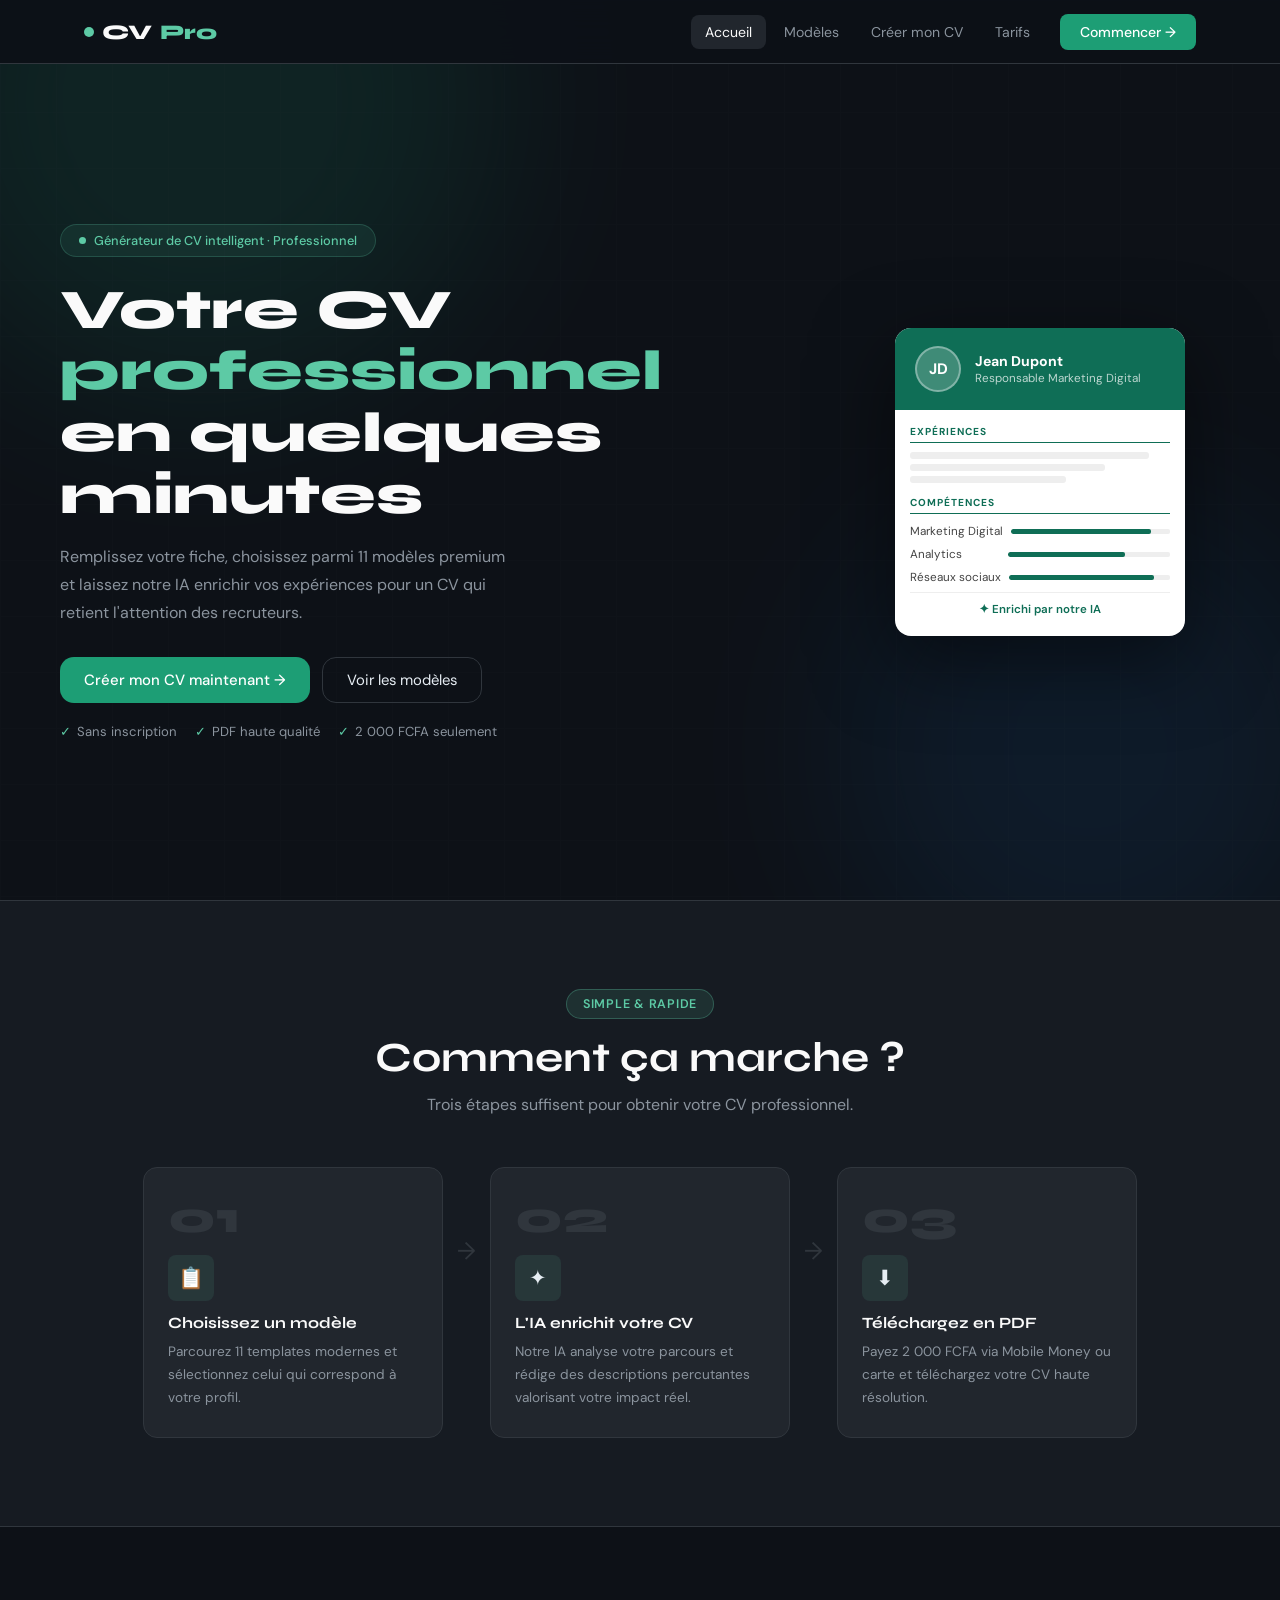
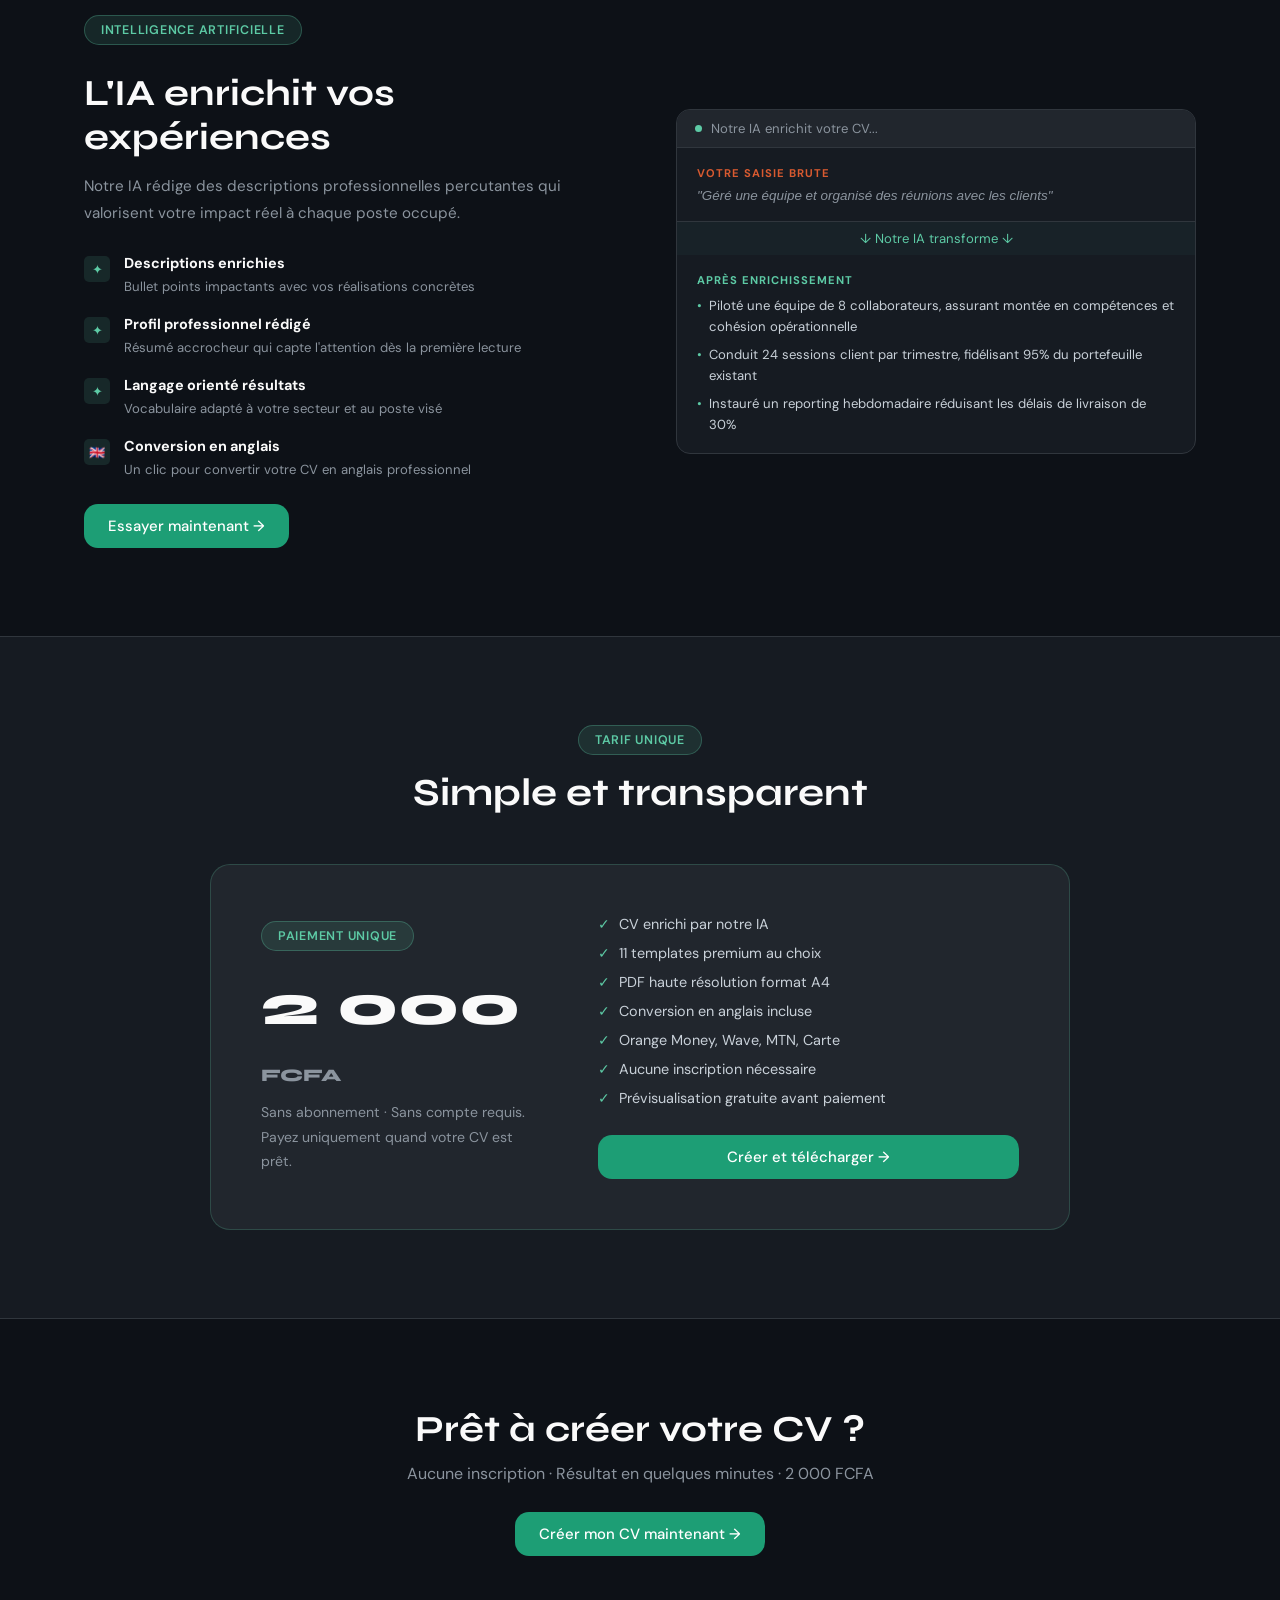
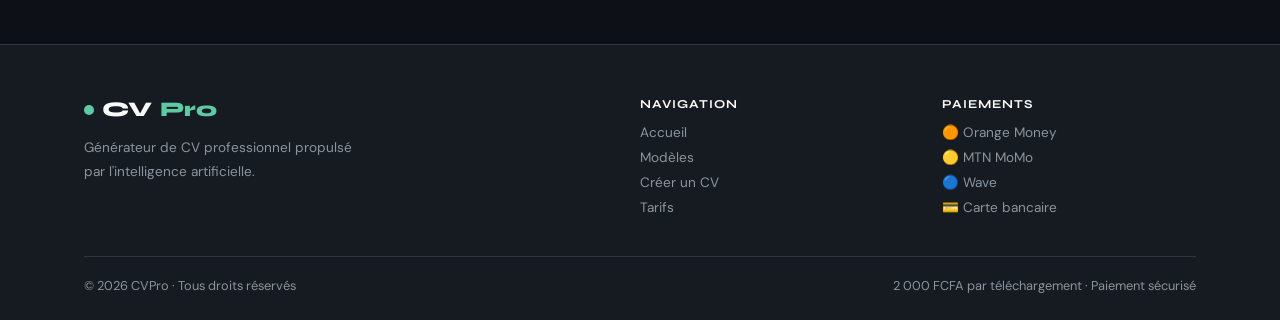
==== commit ea1c2629: "Add files via upload" ====
--- a/index.html
+++ b/index.html
@@ -4,7 +4,7 @@
 <meta charset="UTF-8">
 <meta name="viewport" content="width=device-width,initial-scale=1">
 <meta http-equiv="X-Frame-Options" content="DENY">
-<meta name="description" content="CVPro — Créez votre CV professionnel avec l'IA. 11 templates, PDF à 1 000 FCFA, sans inscription.">
+<meta name="description" content="CVPro — Créez votre CV professionnel avec l'IA. 11 templates, PDF à 2 000 FCFA, sans inscription.">
 <title>CVPro — Créez votre CV professionnel</title>
 <link rel="preconnect" href="https://fonts.googleapis.com">
 <link href="https://fonts.googleapis.com/css2?family=Syne:wght@400;600;700;800&family=DM+Sans:opsz,wght@9..40,400;9..40,500&display=swap" rel="stylesheet">
@@ -210,7 +210,7 @@
       <div class="trust">
         <span class="ti"><span class="ck">✓</span> Sans inscription</span>
         <span class="ti"><span class="ck">✓</span> PDF haute qualité</span>
-        <span class="ti"><span class="ck">✓</span> 1 000 FCFA seulement</span>
+        <span class="ti"><span class="ck">✓</span> 2 000 FCFA seulement</span>
       </div>
     </div>
     <div style="display:flex;justify-content:center">
@@ -242,7 +242,7 @@
       <div class="sarr">→</div>
       <div class="step"><div class="sn">02</div><div class="si">✦</div><h3>L'IA enrichit votre CV</h3><p>Notre IA analyse votre parcours et rédige des descriptions percutantes valorisant votre impact réel.</p></div>
       <div class="sarr">→</div>
-      <div class="step"><div class="sn">03</div><div class="si">⬇</div><h3>Téléchargez en PDF</h3><p>Payez 1 000 FCFA via Mobile Money ou carte et téléchargez votre CV haute résolution.</p></div>
+      <div class="step"><div class="sn">03</div><div class="si">⬇</div><h3>Téléchargez en PDF</h3><p>Payez 2 000 FCFA via Mobile Money ou carte et téléchargez votre CV haute résolution.</p></div>
     </div>
   </div>
 </section>
@@ -282,7 +282,7 @@
     <div class="pc">
       <div>
         <span class="stag">Paiement unique</span>
-        <div class="pn">1 000 <span>FCFA</span></div>
+        <div class="pn">2 000 <span>FCFA</span></div>
         <p style="color:var(--muted);font-size:.88rem;line-height:1.75">Sans abonnement · Sans compte requis.<br>Payez uniquement quand votre CV est prêt.</p>
       </div>
       <div>
@@ -304,7 +304,7 @@
 <section class="cta">
   <div class="container">
     <h2>Prêt à créer votre CV ?</h2>
-    <p>Aucune inscription · Résultat en quelques minutes · 1 000 FCFA</p>
+    <p>Aucune inscription · Résultat en quelques minutes · 2 000 FCFA</p>
     <a href="create.html" class="btn-p">Créer mon CV maintenant →</a>
   </div>
 </section>
@@ -317,7 +317,7 @@
       <div class="fc"><h4>Navigation</h4><a href="index.html">Accueil</a><a href="templates.html">Modèles</a><a href="create.html">Créer un CV</a><a href="tarifs.html">Tarifs</a></div>
       <div class="fc"><h4>Paiements</h4><span>🟠 Orange Money</span><span>🟡 MTN MoMo</span><span>🔵 Wave</span><span>💳 Carte bancaire</span></div>
     </div>
-    <div class="fb2"><span>© 2026 CVPro · Tous droits réservés</span><span>1 000 FCFA par téléchargement · Paiement sécurisé</span></div>
+    <div class="fb2"><span>© 2026 CVPro · Tous droits réservés</span><span>2 000 FCFA par téléchargement · Paiement sécurisé</span></div>
   </div>
 </footer>
 <div class="toast" id="toast"></div>
